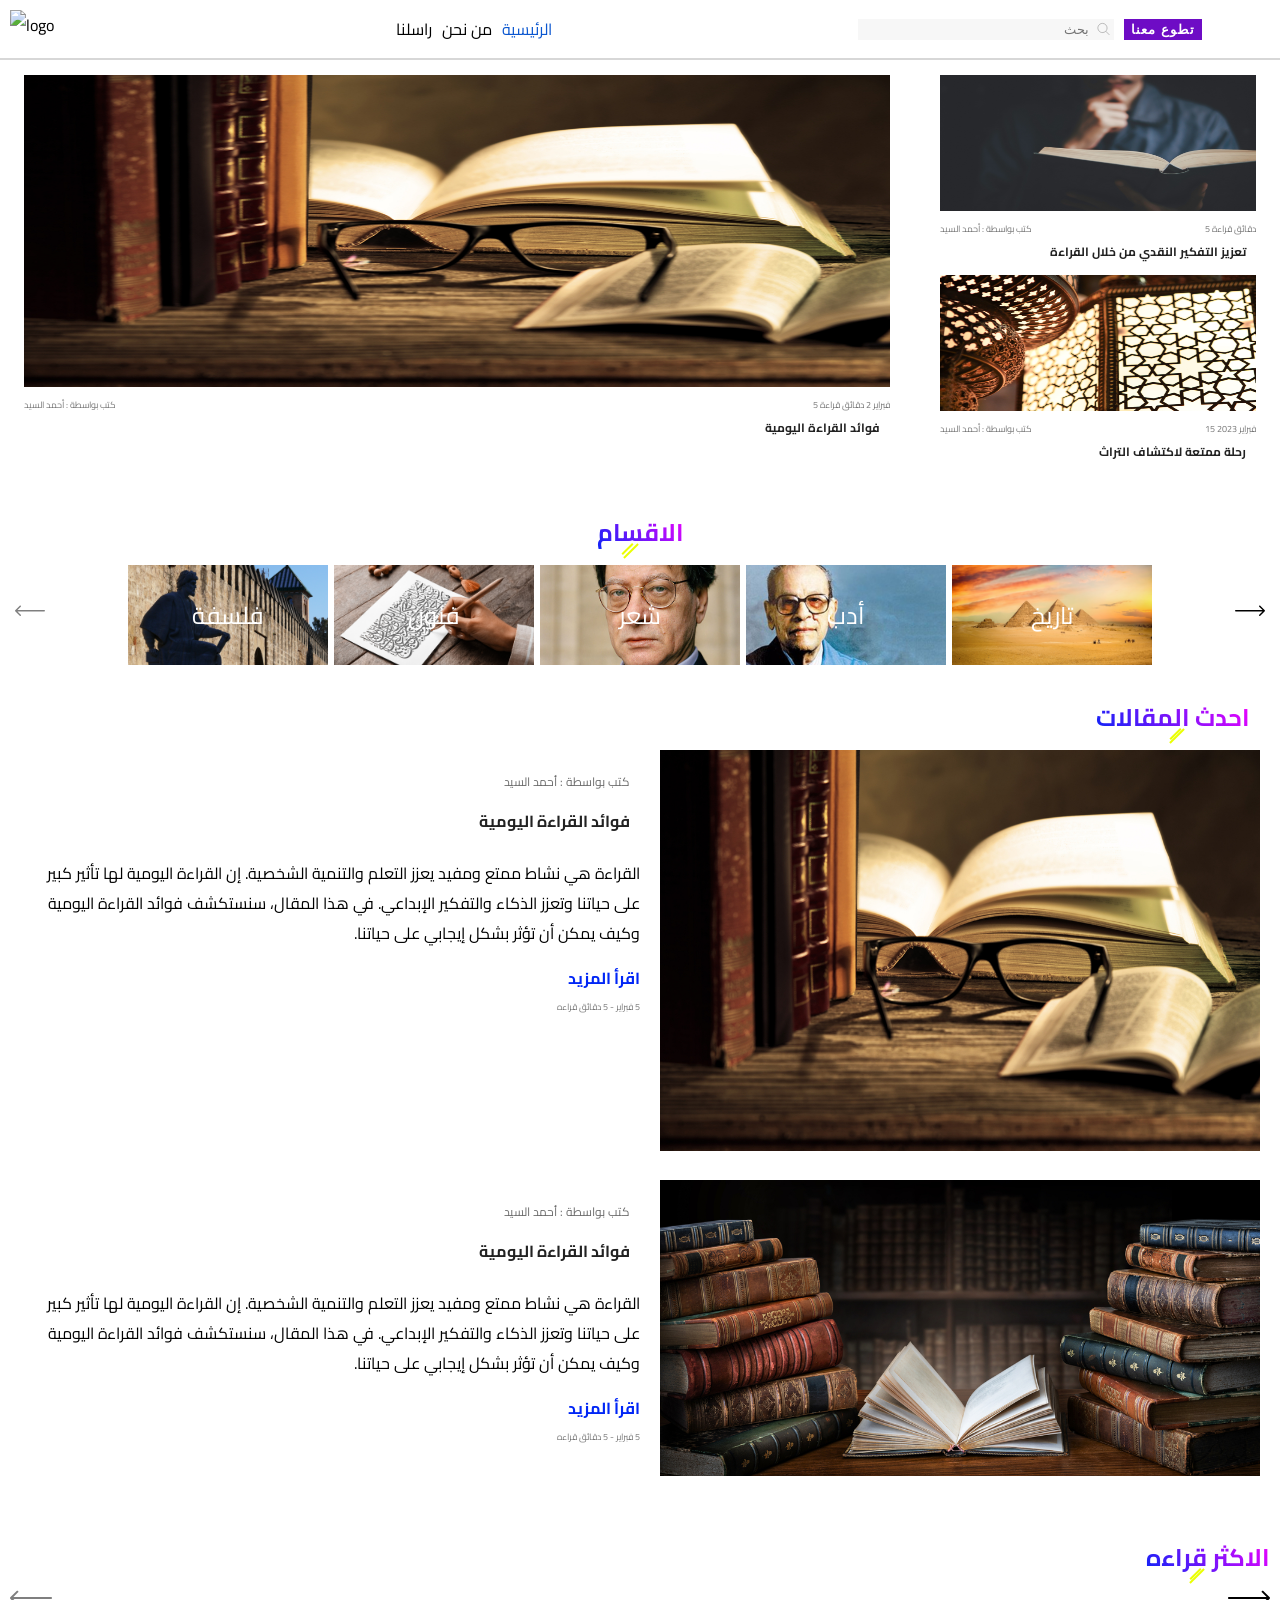
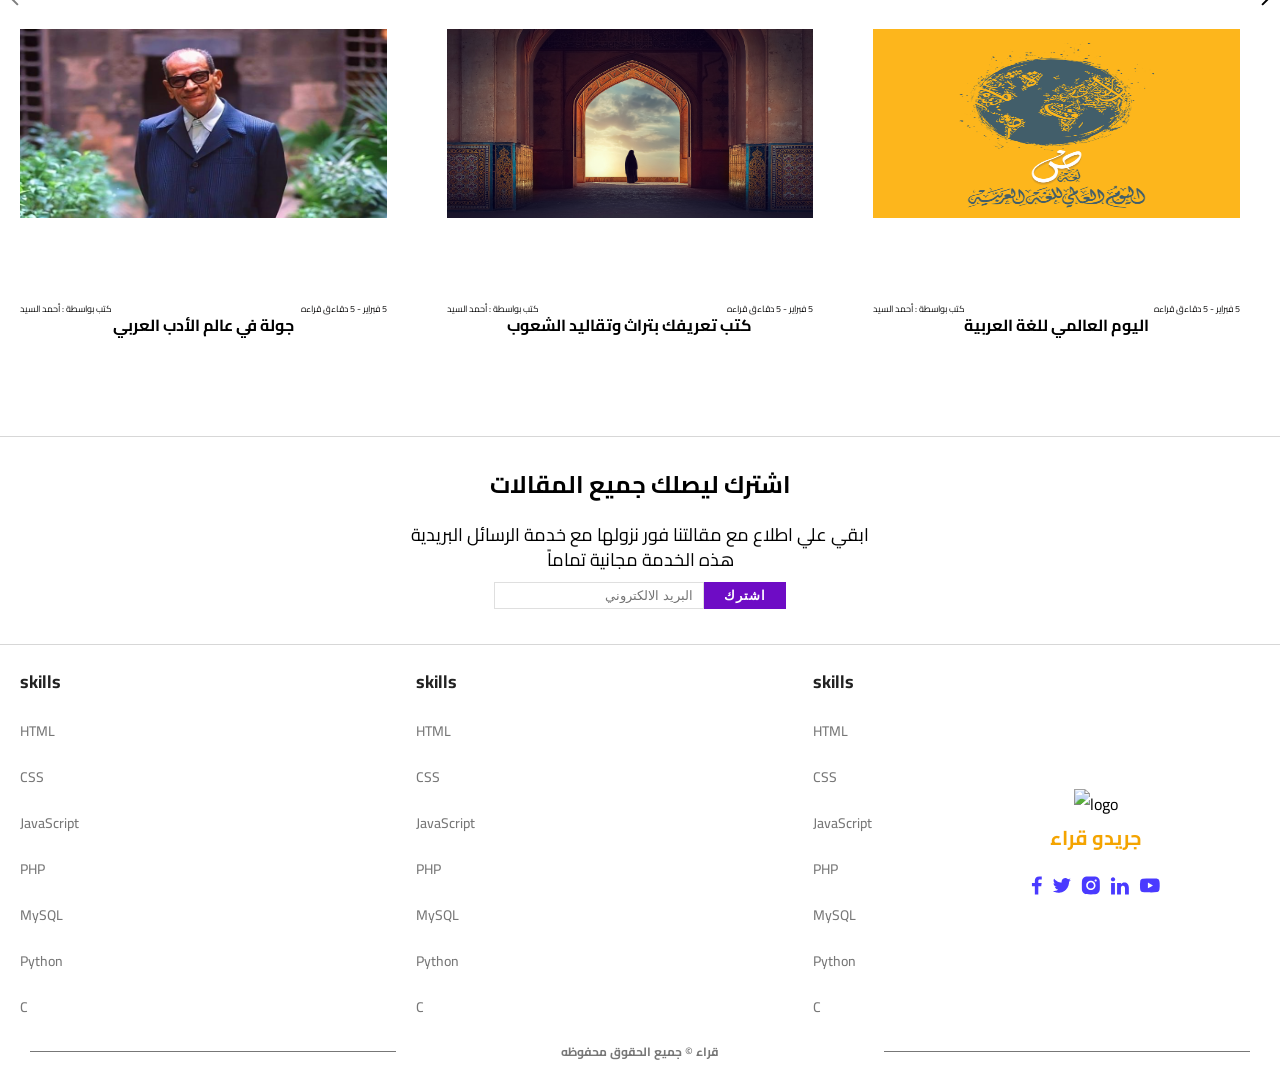
==== index.html @ 2bed00b3 "f" ====
<!DOCTYPE html>
<html lang="en">
<head>
    <meta charset="UTF-8">
    <meta name="viewport" content="width=device-width, initial-scale=1.0">
    <link rel="preconnect" href="https://fonts.googleapis.com">
    <link rel="preconnect" href="https://fonts.gstatic.com" crossorigin>
    <link href="https://fonts.googleapis.com/css2?family=Cairo:wght@400&display=swap" rel="stylesheet">
    <link rel="stylesheet" href="style.css">
    <title>Document</title>
</head>
<body>
    <div class="loading" id="loader">
        <span class="loader"></span>       
    </div>    
    <!-- header  -->
    <header class="header">
        <div class="header-container">
            <img src="images/icon/logo.svg" alt="logo">
            <div class="menu">
                <ul>
                    <li><a href="#" style="color: #0b57d0;">الرئيسية</a></li>
                    <li><a href="about-us.html">من نحن</a></li>
                    <li><a href="contact-us.html">راسلنا</a></li>
                </ul>
            </div>
            <div class="search">
                <input type="text" placeholder="بحث">
                <!-- icon search -->
                <svg width="24" height="24" viewBox="0 0 24 24" fill="none" xmlns="http://www.w3.org/2000/svg"><g opacity="0.5"><path d="M10.3636 3C8.90722 3 7.48354 3.43187 6.2726 4.24099C5.06167 5.05011 4.11786 6.20015 3.56052 7.54567C3.00319 8.89119 2.85737 10.3718 3.14149 11.8002C3.42562 13.2286 4.12693 14.5406 5.15675 15.5704C6.18657 16.6003 7.49863 17.3016 8.92703 17.5857C10.3554 17.8698 11.836 17.724 13.1815 17.1667C14.527 16.6093 15.6771 15.6655 16.4862 14.4546C17.2953 13.2437 17.7272 11.82 17.7272 10.3636C17.7271 8.41069 16.9512 6.5378 15.5703 5.15688C14.1894 3.77597 12.3165 3.00012 10.3636 3Z" stroke="#383838" stroke-miterlimit="10"/><path d="M15.8574 15.8574L21 21.0001" stroke="#383838" stroke-miterlimit="10" stroke-linecap="round"/></g></svg>
            </div>
            <div class="volunteer">
                <button class="btn-volunteer">تطوع معنا</button>
            </div>
        </div>
    </header>
    <!-- gallery -->
    <section class="article-gallery">
        <div class="article-main">
            <img src="images/502ef54a9c80ad38a745117fd8273fa6.jpeg" alt="1">
            <div class="article-details">
                <span class="article-date"> فبراير 2  دقائق قراءة 5</span>
                <span class="article-author">كتب بواسطة : أحمد السيد</span>
            </div>
            <h2 class="article-title"><a href="#">فوائد القراءة اليومية</a></h2>
            
        </div>
        <div class="article-container">
            <div class="article">
                <img src="images/5e020273dee9ec07ca654a4e6708a5be.jpeg" alt="2">
            <div class="article-details">
                <span class="article-date"> 5 دقائق قراءة</span>
                <span class="article-author">كتب بواسطة : أحمد السيد</span>
            </div>
            <h2 class="article-title"><a href="#">تعزيز التفكير النقدي من خلال القراءة</a></h2>
        </div>
        <div class="article">
            <img src="images/75c35a1b7913ca10ee2d2f5d7548a723.jpeg" alt="2">
            <div class="article-details">
                <span class="article-date"> 15 فبراير 2023</span>
                <span class="article-author">كتب بواسطة : أحمد السيد</span>
            </div>
            <h2 class="article-title"><a href="#">رحلة ممتعة لاكتشاف التراث</a></h2>
        </div>
    </div>
    </section>
    <section class="slider-container">
        <div class="section-title">
            <h2>الاقسام</h2>
            <span id="line-1"></span>
            <span id="line-2"></span>
        </div>
        <div class="slider" id="slider">
            <div style="background-image: url('images/f935c8a5930742f81968f19a061b1d20.jpeg');" class="slide">فلسفة</div>
            <div style="background-image: url('images/44169e382b2266348fb1704cfdf68f9d.jpeg');" class="slide">فنون</div>
            <div style="background-image: url('images/ae2fbdf821b4e5b5de399738310f9070.jpeg');" class="slide">شعر</div>
            <div style="background-image: url('images/2e4cd6ba3973ec7be1ea5000706e0f16.jpeg');" class="slide">أدب</div>
            <div style="background-image: url('images/6d4190e67f498a91033eec052373411f.jpeg');" class="slide">تاريخ</div>
        </div>
        <button class="prev-button" id="prev-button">
            <svg width="42" height="16" viewBox="0 0 42 16" fill="none" xmlns="http://www.w3.org/2000/svg"><path d="M41 9C41.5523 9 42 8.55228 42 8C42 7.44772 41.5523 7 41 7V9ZM0.292892 7.29289C-0.0976295 7.68342 -0.0976295 8.31658 0.292892 8.70711L6.65685 15.0711C7.04738 15.4616 7.68054 15.4616 8.07107 15.0711C8.46159 14.6805 8.46159 14.0474 8.07107 13.6569L2.41422 8L8.07107 2.34315C8.46159 1.95262 8.46159 1.31946 8.07107 0.928932C7.68054 0.538408 7.04738 0.538408 6.65685 0.928932L0.292892 7.29289ZM41 7L1 7V9L41 9V7Z" fill="black" fill-opacity="0.5"/></svg>
        </button>
        <button class="next-button" id="next-button">
            <svg width="42" height="16" viewBox="0 0 42 16" fill="none" xmlns="http://www.w3.org/2000/svg"><path d="M1 7C0.447715 7 0 7.44772 0 8C0 8.55228 0.447715 9 1 9L1 7ZM41.7071 8.70711C42.0976 8.31658 42.0976 7.68342 41.7071 7.29289L35.3431 0.928932C34.9526 0.538408 34.3195 0.538408 33.9289 0.928932C33.5384 1.31946 33.5384 1.95262 33.9289 2.34315L39.5858 8L33.9289 13.6569C33.5384 14.0474 33.5384 14.6805 33.9289 15.0711C34.3195 15.4616 34.9526 15.4616 35.3431 15.0711L41.7071 8.70711ZM1 9L41 9V7L1 7L1 9Z" fill="black"/></svg>
        </button>
    </section>

    <section class="latest-articles">
        <div class="latest-articles-title">
            <h2>احدث المقالات</h2>
            <span class="line-1"></span>
            <span class="line-2"></span>
        </div>
        <!-- modern-article 1-->
        <div class="modern-article">
            <div class="article-image">
                <img src="images/502ef54a9c80ad38a745117fd8273fa6.jpeg" alt="">
            </div>
            <div class="article-content">
            <p class="article-authorTO">كتب بواسطة : أحمد السيد</p>
            <h3 class="article-title"><a href="#">فوائد القراءة اليومية</a></h3>
            <p class="article-text">
                القراءة هي نشاط ممتع ومفيد يعزز التعلم والتنمية الشخصية. إن القراءة اليومية لها تأثير كبير على حياتنا وتعزز الذكاء والتفكير الإبداعي. في هذا المقال، سنستكشف فوائد القراءة اليومية وكيف يمكن أن تؤثر بشكل إيجابي على حياتنا.
            </p>
            <a href="#" class="read-more">اقرأ المزيد</a>
            <p class="article-time">5 فبراير -<span> 5 دقائق قراءه</span></p>
        </div>
    </div>
        <!-- modern-article 2-->
        <div class="modern-article">
            <div class="article-image">
                <img src="images/eef20cf3c53e4d76eff510fe5d678180.jpeg" alt="">
            </div>
            <div class="article-content">
                <p class="article-authorTO">كتب بواسطة : أحمد السيد</p>
                <h3 class="article-title"><a href="#">فوائد القراءة اليومية</a></h3>
                <p class="article-text">
                    القراءة هي نشاط ممتع ومفيد يعزز التعلم والتنمية الشخصية. إن القراءة اليومية لها تأثير كبير على حياتنا وتعزز الذكاء والتفكير الإبداعي. في هذا المقال، سنستكشف فوائد القراءة اليومية وكيف يمكن أن تؤثر بشكل إيجابي على حياتنا.
                </p>
                <a href="#" class="read-more">اقرأ المزيد</a>
                <p class="article-time">5 فبراير -<span> 5 دقائق قراءه</span></p>
            </div>
        </div>
    </section>
    <!-- slider most read -->
    <section class="most-read">
        <div class="latest-articles-title">
            <h2>الاكثر قراءه</h2>
            <span class="line-1"></span>
            <span class="line-2"></span>
        </div>
        <div class="btn-arrow-dw">
            <button class="prev-btn">
                <svg width="42" height="16" viewBox="0 0 42 16" fill="none" xmlns="http://www.w3.org/2000/svg"><path d="M41 9C41.5523 9 42 8.55228 42 8C42 7.44772 41.5523 7 41 7V9ZM0.292892 7.29289C-0.0976295 7.68342 -0.0976295 8.31658 0.292892 8.70711L6.65685 15.0711C7.04738 15.4616 7.68054 15.4616 8.07107 15.0711C8.46159 14.6805 8.46159 14.0474 8.07107 13.6569L2.41422 8L8.07107 2.34315C8.46159 1.95262 8.46159 1.31946 8.07107 0.928932C7.68054 0.538408 7.04738 0.538408 6.65685 0.928932L0.292892 7.29289ZM41 7L1 7V9L41 9V7Z" fill="black" fill-opacity="0.5"/></svg>
            </button>
            <button class="next-btn">
                <svg width="42" height="16" viewBox="0 0 42 16" fill="none" xmlns="http://www.w3.org/2000/svg"><path d="M1 7C0.447715 7 0 7.44772 0 8C0 8.55228 0.447715 9 1 9L1 7ZM41.7071 8.70711C42.0976 8.31658 42.0976 7.68342 41.7071 7.29289L35.3431 0.928932C34.9526 0.538408 34.3195 0.538408 33.9289 0.928932C33.5384 1.31946 33.5384 1.95262 33.9289 2.34315L39.5858 8L33.9289 13.6569C33.5384 14.0474 33.5384 14.6805 33.9289 15.0711C34.3195 15.4616 34.9526 15.4616 35.3431 15.0711L41.7071 8.70711ZM1 9L41 9V7L1 7L1 9Z" fill="black"/></svg>
            </button>
        </div>
        <div class="mostRead-container">
            <!-- slide 1 -->
            <div class="slide-mostRead">
                <div class="img-mostRead">
                    <img src="images/7e87e5c0723c94a8287b89046d7d94e4.jpeg" alt="">
                </div>
                <div class="mostRead-content">
                    <p class="mostRead-time"> 5 فبراير -<span> 5 دقاءق قراءه</span></p>
                    <span class="mostRead-author">كتب بواسطة : أحمد السيد</span>
                </div>
                <h3>جولة في عالم الأدب العربي</h3>
            </div>
            <!-- slide 2 -->
            <div class="slide-mostRead">
                <div class="img-mostRead">
                    <img src="images/39810f4171b4bd0b07422443bc0c89b4.jpeg" alt="">
                </div>
                <div class="mostRead-content">
                    <p class="mostRead-time"> 5 فبراير -<span> 5 دقاءق قراءه</span></p>
                    <span class="mostRead-author">كتب بواسطة : أحمد السيد</span>
                </div>
                <h3>كتب تعريفك بتراث وتقاليد الشعوب</h3>
            </div>
            <!-- slide 3 -->
            <div class="slide-mostRead">
                <div class="img-mostRead">
                    <img src="images/45cab33f6e44cd28036283a9abdff048.jpeg" alt="">
                </div>
                <div class="mostRead-content">
                    <p class="mostRead-time"> 5 فبراير -<span> 5 دقاءق قراءه</span></p>
                    <span class="mostRead-author">كتب بواسطة : أحمد السيد</span>
                </div>
                <h3>اليوم العالمي للغة العربية</h3>
            </div>
        </div>
    </section>
    <!-- subscribe -->
    <section class="subscribe">
        <div class="subscribe-container">
            <h1>اشترك ليصلك جميع المقالات</h1>
            <p>
                ابقي علي اطلاع مع مقالتنا فور نزولها مع خدمة الرسائل البريدية<br/>هذه الخدمة مجانية تماماً
            </p>
        </div>
        <div class="subscribe-input">
            <input type="email" placeholder="البريد الالكتروني">
            <button>اشترك</button>
        </div>
    </section>

    <!-- footer -->
    <footer class="footer">
        <div class="footer-container">
            <div class="footer-abutUs">
                <h3>skills</h3>
                <ul>
                    <li>HTML</li>
                    <li>CSS</li>
                    <li>JavaScript</li>
                    <li>PHP</li>
                    <li>MySQL</li>
                    <li>Python</li>
                    <li>C</li>
                </ul>
            </div>
            <div class="footer-policies">
                <h3>skills</h3>
                <ul>
                    <li>HTML</li>
                    <li>CSS</li>
                    <li>JavaScript</li>
                    <li>PHP</li>
                    <li>MySQL</li>
                    <li>Python</li>
                    <li>C</li>
                </ul>
            </div>
            <div class="media-center">
                <h3>skills</h3>
                <ul>
                    <li>HTML</li>
                    <li>CSS</li>
                    <li>JavaScript</li>
                    <li>PHP</li>
                    <li>MySQL</li>
                    <li>Python</li>
                    <li>C</li>
                </ul>
            </div>
        </div>
        <div class="footer-content">
            <img src="images/icon/logo.svg" alt="logo">
            <h3>جريدو قراء</h3>
            <div class="social">
                <svg width="11" height="19" viewBox="0 0 11 19" fill="none" xmlns="http://www.w3.org/2000/svg"><path d="M7.31339 18.3945V10.1839H10.2081L10.6415 6.98403H7.31331V4.94106C7.31331 4.01463 7.58348 3.38332 8.97893 3.38332L10.7586 3.38252V0.520603C10.4508 0.481677 9.39429 0.394531 8.16531 0.394531C5.59929 0.394531 3.84255 1.88571 3.84255 4.62426V6.98403H0.94043V10.1839H3.84255V18.3945H7.31339V18.3945Z" fill="#4A3AFF"/></svg>
                <svg width="19" height="15" viewBox="0 0 19 15" fill="none" xmlns="http://www.w3.org/2000/svg"><path d="M12.8767 0.0960151V0.0927734H13.7207L14.0291 0.154365C14.2346 0.194352 14.4213 0.246753 14.589 0.311587C14.7567 0.376421 14.9191 0.452065 15.0759 0.538505C15.2328 0.624944 15.3751 0.713021 15.5028 0.802702C15.6294 0.891313 15.743 0.985322 15.8437 1.08473C15.9432 1.18522 16.0985 1.21115 16.3095 1.16253C16.5205 1.1139 16.7477 1.04636 16.9912 0.959923C17.2346 0.873484 17.4754 0.776233 17.7135 0.668172C17.9515 0.56011 18.0965 0.4915 18.1485 0.462325C18.1993 0.43208 18.2264 0.415872 18.2296 0.4137L18.2328 0.408837L18.2491 0.400733L18.2653 0.392629L18.2815 0.384525L18.2978 0.376421L18.301 0.371558L18.3059 0.368316L18.3108 0.365075L18.314 0.360212L18.3302 0.35535L18.3465 0.352108L18.3432 0.376421L18.3383 0.400733L18.3302 0.425046L18.3221 0.449358L18.314 0.465567L18.3059 0.481775L18.2978 0.506088C18.2924 0.522296 18.287 0.543902 18.2815 0.570921C18.2761 0.597941 18.2247 0.705986 18.1273 0.89509C18.03 1.08419 17.9082 1.27599 17.7621 1.47049C17.6161 1.66499 17.4851 1.81193 17.3694 1.91136C17.2525 2.01185 17.1751 2.08208 17.1373 2.12207C17.0994 2.16312 17.0534 2.20094 16.9993 2.23552L16.9181 2.28901L16.9019 2.29712L16.8857 2.30522L16.8824 2.31008L16.8776 2.31333L16.8727 2.31657L16.8694 2.32143L16.8532 2.32953L16.837 2.33764L16.8338 2.3425L16.8289 2.34574L16.824 2.34898L16.8208 2.35385L16.8175 2.35871L16.8126 2.36195L16.8078 2.36519L16.8045 2.37005H16.8857L17.3401 2.2728C17.6431 2.20797 17.9326 2.12964 18.2085 2.03778L18.6467 1.89191L18.6954 1.8757L18.7198 1.86759L18.736 1.85949L18.7522 1.85139L18.7685 1.84328L18.7847 1.83518L18.8171 1.83031L18.8496 1.82707V1.85949L18.8415 1.86273L18.8334 1.86759L18.8301 1.87246L18.8253 1.8757L18.8204 1.87894L18.8171 1.8838L18.8139 1.88867L18.809 1.89191L18.8042 1.89515L18.8009 1.90001L18.7977 1.90487L18.7928 1.90812L18.7847 1.92432L18.7766 1.94053L18.7717 1.94377C18.7695 1.94702 18.7008 2.03885 18.5656 2.21932C18.4303 2.40085 18.3573 2.49269 18.3465 2.49486C18.3356 2.4981 18.3205 2.51431 18.301 2.54348C18.2826 2.57373 18.1679 2.69422 17.9569 2.90493C17.7459 3.11564 17.5393 3.30311 17.3369 3.46736C17.1335 3.63269 17.0307 3.83583 17.0285 4.0768C17.0253 4.31668 17.0128 4.58792 16.9912 4.89046C16.9695 5.19302 16.929 5.51988 16.8694 5.87107C16.8099 6.22226 16.718 6.61936 16.5935 7.06239C16.4691 7.50541 16.3176 7.93764 16.1391 8.35906C15.9605 8.78048 15.7739 9.15867 15.5791 9.49365C15.3843 9.82863 15.2058 10.1123 15.0435 10.3446C14.8812 10.5769 14.7162 10.7957 14.5484 11.001C14.3807 11.2063 14.1687 11.4376 13.9122 11.6948C13.6547 11.9508 13.514 12.0913 13.4902 12.1162C13.4653 12.1399 13.3593 12.2286 13.1721 12.382C12.986 12.5365 12.7858 12.691 12.5715 12.8455C12.3584 12.999 12.1625 13.127 11.984 13.2297C11.8054 13.3323 11.5901 13.4496 11.338 13.5814C11.087 13.7143 10.8153 13.8375 10.5232 13.951C10.231 14.0644 9.92265 14.1698 9.59803 14.267C9.27341 14.3643 8.95962 14.4399 8.65664 14.4939C8.35368 14.548 8.01012 14.5939 7.62598 14.6317L7.04979 14.6884V14.6965H5.99479V14.6884L5.85682 14.6803C5.76486 14.6749 5.68911 14.6695 5.62959 14.6641C5.57009 14.6587 5.34555 14.629 4.95601 14.575C4.56647 14.521 4.2608 14.4669 4.03897 14.4129C3.81716 14.3589 3.48712 14.2562 3.04889 14.1049C2.61066 13.9537 2.23572 13.8008 1.92409 13.6462C1.61355 13.4928 1.41878 13.3955 1.33978 13.3545C1.26187 13.3145 1.17423 13.2648 1.07684 13.2054L0.930764 13.1162L0.927534 13.1114L0.922648 13.1081L0.917779 13.1049L0.914533 13.1L0.898302 13.0919L0.882071 13.0838L0.878841 13.079L0.873956 13.0757L0.869086 13.0725L0.86584 13.0676L0.86261 13.0627L0.857725 13.0595H0.849609V13.0271L0.86584 13.0303L0.882071 13.0352L0.95511 13.0433C1.0038 13.0487 1.13636 13.0568 1.35277 13.0676C1.56919 13.0784 1.79911 13.0784 2.04258 13.0676C2.28604 13.0568 2.53492 13.0325 2.78919 12.9947C3.04348 12.9569 3.34375 12.892 3.69001 12.8002C4.03627 12.7083 4.3544 12.5992 4.6444 12.4728C4.9333 12.3453 5.13888 12.2502 5.26117 12.1875C5.38235 12.1259 5.56738 12.0114 5.81625 11.8439L6.18956 11.5926L6.1928 11.5878L6.19767 11.5845L6.20256 11.5813L6.20579 11.5764L6.20903 11.5716L6.2139 11.5683L6.21879 11.5651L6.22202 11.5602L6.23825 11.5554L6.25448 11.5521L6.25772 11.5359L6.26259 11.5197L6.26748 11.5165L6.27071 11.5116L6.14086 11.5035C6.0543 11.4981 5.97044 11.4927 5.88928 11.4873C5.80813 11.4819 5.68099 11.4576 5.50786 11.4143C5.33474 11.3711 5.14809 11.3063 4.9479 11.2198C4.74772 11.1334 4.55295 11.0307 4.36359 10.9119C4.17424 10.793 4.03735 10.6941 3.95295 10.6153C3.86963 10.5375 3.76142 10.4273 3.62833 10.2846C3.49632 10.1409 3.38162 9.9934 3.28424 9.84213C3.18685 9.69086 3.0938 9.51633 3.00508 9.3186L2.87035 9.02361L2.86223 8.99929L2.85412 8.97498L2.84925 8.95877L2.846 8.94256L2.87035 8.94581L2.8947 8.95067L3.07323 8.97498C3.19227 8.99119 3.37893 8.99659 3.6332 8.99119C3.88749 8.98579 4.06332 8.97498 4.1607 8.95877C4.25809 8.94256 4.3176 8.93175 4.33924 8.92636L4.3717 8.91825L4.41228 8.91015L4.45286 8.90204L4.4561 8.89718L4.46097 8.89394L4.46586 8.8907L4.46909 8.88583L4.43662 8.87773L4.40416 8.86963L4.3717 8.86152L4.33924 8.85342L4.30678 8.84531C4.28514 8.83992 4.24728 8.82911 4.19316 8.8129C4.13906 8.79669 3.99299 8.73725 3.75493 8.6346C3.51689 8.53196 3.32752 8.432 3.18685 8.33475C3.04583 8.23722 2.91137 8.13055 2.78433 8.01544C2.65772 7.89874 2.51869 7.74854 2.36719 7.56485C2.21571 7.38116 2.08046 7.16774 1.96142 6.92462C1.8424 6.68149 1.75313 6.44918 1.69361 6.22766C1.63433 6.00744 1.59522 5.7823 1.57677 5.55501L1.54754 5.21463L1.56377 5.21787L1.58 5.22273L1.59623 5.23084L1.61246 5.23894L1.62869 5.24705L1.64492 5.25515L1.8965 5.36861C2.06423 5.44426 2.27252 5.50909 2.52139 5.56311C2.77027 5.61713 2.91904 5.64686 2.96773 5.65226L3.04077 5.66036H3.18685L3.18362 5.6555L3.17873 5.65226L3.17387 5.64902L3.17062 5.64415L3.16739 5.63929L3.1625 5.63605L3.15763 5.63281L3.15439 5.62794L3.13816 5.61984L3.12193 5.61174L3.1187 5.60687L3.11381 5.60363L3.10894 5.60039L3.1057 5.59553L3.08947 5.58742L3.07323 5.57932L3.07 5.57446C3.06676 5.57229 3.02022 5.53771 2.9304 5.47072C2.84167 5.40265 2.74862 5.31459 2.65123 5.20653C2.55385 5.09846 2.45646 4.98501 2.35908 4.86615C2.26151 4.74702 2.17461 4.61957 2.09938 4.48525C2.02365 4.35019 1.94357 4.17836 1.85917 3.96982C1.77585 3.76236 1.71255 3.55327 1.66927 3.34256C1.626 3.13185 1.60165 2.92385 1.59623 2.71854C1.59082 2.51322 1.59623 2.33764 1.61246 2.19176C1.62869 2.04589 1.66115 1.8811 1.70984 1.69741C1.75854 1.51372 1.82888 1.31922 1.92084 1.1139L2.05881 0.805943L2.06692 0.781631L2.07504 0.757318L2.07992 0.754076L2.08315 0.749214L2.0864 0.744351L2.09127 0.74111L2.09615 0.744351L2.09938 0.749214L2.10263 0.754076L2.1075 0.757318L2.11238 0.76056L2.11561 0.765422L2.11886 0.770285L2.12373 0.773527L2.13185 0.789735L2.13996 0.805943L2.14485 0.809185L2.14808 0.814048L2.36719 1.05717C2.51327 1.21926 2.6864 1.40026 2.88658 1.60016C3.08677 1.80005 3.19768 1.90379 3.21931 1.91136C3.24096 1.92 3.268 1.94484 3.30047 1.98592C3.33293 2.0259 3.44114 2.12153 3.62508 2.2728C3.80904 2.42408 4.0498 2.59968 4.34736 2.79958C4.64493 2.99948 4.97495 3.19668 5.33744 3.39118C5.69994 3.58569 6.08948 3.76127 6.50606 3.91796C6.92265 4.07464 7.21481 4.17729 7.38252 4.22592C7.55025 4.27454 7.83699 4.33667 8.24276 4.41231C8.64853 4.48796 8.95422 4.53658 9.1598 4.55819C9.36539 4.5798 9.50607 4.59223 9.5818 4.59547L9.69542 4.59871L9.69219 4.5744L9.6873 4.55009L9.65484 4.34748C9.6332 4.21242 9.62238 4.02331 9.62238 3.78019C9.62238 3.53706 9.64132 3.31285 9.67919 3.10754C9.71707 2.90223 9.77388 2.69422 9.84961 2.48351C9.92536 2.2728 9.99949 2.10369 10.072 1.97619C10.1456 1.84976 10.2419 1.70551 10.3609 1.54343C10.4799 1.38134 10.6341 1.21386 10.8235 1.04097C11.0128 0.86807 11.2292 0.71409 11.4727 0.579026C11.7162 0.443961 11.9407 0.341297 12.1463 0.271066C12.3519 0.200835 12.525 0.1549 12.6657 0.133294C12.8063 0.111689 12.8767 0.0992568 12.8767 0.0960151V0.0960151Z" fill="#4A3AFF"/></svg>
                <svg width="19" height="19" viewBox="0 0 19 19" fill="none" xmlns="http://www.w3.org/2000/svg"><path fill-rule="evenodd" clip-rule="evenodd" d="M0.849609 9.39453C0.849609 5.79939 0.849609 4.00182 1.7063 2.70708C2.08886 2.12892 2.584 1.63378 3.16216 1.25122C4.4569 0.394531 6.25447 0.394531 9.84961 0.394531C13.4447 0.394531 15.2423 0.394531 16.5371 1.25122C17.1152 1.63378 17.6104 2.12892 17.9929 2.70708C18.8496 4.00182 18.8496 5.79939 18.8496 9.39453C18.8496 12.9897 18.8496 14.7872 17.9929 16.082C17.6104 16.6601 17.1152 17.1553 16.5371 17.5378C15.2423 18.3945 13.4447 18.3945 9.84961 18.3945C6.25447 18.3945 4.4569 18.3945 3.16216 17.5378C2.584 17.1553 2.08886 16.6601 1.7063 16.082C0.849609 14.7872 0.849609 12.9897 0.849609 9.39453ZM14.5089 9.39476C14.5089 11.9681 12.4228 14.0542 9.84945 14.0542C7.27613 14.0542 5.19004 11.9681 5.19004 9.39476C5.19004 6.82144 7.27613 4.73535 9.84945 4.73535C12.4228 4.73535 14.5089 6.82144 14.5089 9.39476ZM9.84945 12.4778C11.5521 12.4778 12.9325 11.0975 12.9325 9.39476C12.9325 7.69206 11.5521 6.31176 9.84945 6.31176C8.14675 6.31176 6.76645 7.69206 6.76645 9.39476C6.76645 11.0975 8.14675 12.4778 9.84945 12.4778ZM14.6929 5.59608C15.2975 5.59608 15.7877 5.10591 15.7877 4.50126C15.7877 3.8966 15.2975 3.40643 14.6929 3.40643C14.0882 3.40643 13.5981 3.8966 13.5981 4.50126C13.5981 5.10591 14.0882 5.59608 14.6929 5.59608Z" fill="#4A3AFF"/></svg>
                <svg width="19" height="18" viewBox="0 0 19 18" fill="none" xmlns="http://www.w3.org/2000/svg"><path d="M0.849609 2.31458C0.849609 1.73737 1.05232 1.26118 1.45772 0.886013C1.86312 0.510827 2.39016 0.323242 3.0388 0.323242C3.67587 0.323242 4.1913 0.507935 4.58513 0.877355C4.99053 1.25831 5.19324 1.75469 5.19324 2.36653C5.19324 2.92064 4.99633 3.38239 4.6025 3.75181C4.19711 4.13276 3.66428 4.32324 3.00405 4.32324H2.98668C2.3496 4.32324 1.83417 4.13276 1.44034 3.75181C1.04651 3.37086 0.849609 2.89178 0.849609 2.31458ZM1.07548 17.4661V5.899H4.93262V17.4661H1.07548ZM7.06969 17.4661H10.9268V11.0072C10.9268 10.6032 10.9732 10.2915 11.0658 10.0722C11.228 9.67965 11.4741 9.34776 11.8042 9.07649C12.1344 8.8052 12.5484 8.66956 13.0465 8.66956C14.3438 8.66956 14.9925 9.54113 14.9925 11.2843V17.4661H18.8496V10.8341C18.8496 9.12554 18.4442 7.82973 17.6334 6.94662C16.8226 6.0635 15.7512 5.62194 14.4191 5.62194C12.9249 5.62194 11.7608 6.26263 10.9268 7.54402V7.57865H10.9095L10.9268 7.54402V5.899H7.06969C7.09285 6.2684 7.10444 7.41702 7.10444 9.34488C7.10444 11.2727 7.09285 13.9798 7.06969 17.4661Z" fill="#4A3AFF"/></svg>
                <svg width="21" height="15" viewBox="0 0 21 15" fill="none" xmlns="http://www.w3.org/2000/svg"><path d="M11.2884 14.3747L7.22617 14.2988C5.91092 14.2723 4.5924 14.3251 3.30294 14.051C1.34138 13.6415 1.20241 11.6336 1.057 9.94939C0.856641 7.58155 0.934207 5.17074 1.31232 2.82266C1.52577 1.50514 2.3658 0.718973 3.66488 0.633423C8.05023 0.322948 12.4647 0.359743 16.8404 0.50459C17.3025 0.517869 17.7678 0.590445 18.2235 0.673056C20.4728 1.07597 20.5276 3.35137 20.6734 5.26683C20.8189 7.20205 20.7575 9.14721 20.4795 11.0693C20.2566 12.6607 19.8299 13.9952 18.0296 14.124C15.7738 14.2925 13.5698 14.4281 11.3077 14.3849C11.3078 14.3747 11.2948 14.3747 11.2884 14.3747ZM8.90019 10.3457C10.6001 9.34831 12.2676 8.36752 13.9577 7.3768C12.2547 6.37939 10.5904 5.3986 8.90019 4.40788V10.3457Z" fill="#4A3AFF"/></svg>                    
            </div>
        </div>
    </footer>    
    <div class="copyrights">
        <span></span>
        <h4>قراء © جميع الحقوق محفوظه</h4>
        <span></span>
    </div>
    <script src="script.js"></script>
</body>
</html>
---- style.css ----
*{
    padding: 0;
    margin: 0;
    box-sizing: border-box;
}
body{
    background-color: white;
    font-family: 'Cairo', sans-serif;
}
/* spanner */
.loading{
    width: 100%;
    height: 100vh;
    display: flex;
    justify-content: center;
    align-items: center;
    position: relative;
    z-index: 10;
}
.loading .loader {
    width: 48px;
    height: 48px;
    border: 5px solid #000;
    border-bottom-color: transparent;
    border-radius: 50%;
    display: inline-block;
    box-sizing: border-box;
    animation: rotation 1s linear infinite;
    position: absolute;
    }

    @keyframes rotation {
    0% {
        transform: rotate(0deg);
    }
    100% {
        transform: rotate(360deg);
    }
    } 

    /* header section */
    .header-container {
        display: flex;
        width: 100%;
        height: 60px;
        border-bottom: 2px solid #d7d7d7;
        z-index: 5;
    }
    .header-container img{
        margin: 10px;
        width: 70px;
    }
    .header-container .menu{
        display: flex;
        align-items: center;
        justify-content: center;
        width: 60%;
    }
    .header-container .menu ul{
        display: flex;
        gap: 10px;
        list-style: none;
        direction: rtl;

    }
    .header-container .menu ul li a{
        font-size: 16px;
        color: #000;
        cursor: pointer;
        text-decoration: none;
    }
    .header-container .search{
        display: flex;
        align-items: center;
        justify-content: center;
        position: relative;
        width: 20%;

    }
    .header-container .search input[type = 'text']{
        border: none;
        padding: 3px 25px;
        background-color: #f7f7f7;
        width: 100%;
        outline: none;
        text-align: right;
    }
    .header-container .search svg{
        position: absolute;
        right: 3px;
        width: 15px;
        outline: none;
    }
    .volunteer {
        display: flex;
        margin-left: 10px;
        align-items: center;
        justify-content: center;
    }
    .btn-volunteer {
        border: none;
        color: #fff;
        padding: 3px 7px;
        background: #6e0cc5;
        font-weight: 700;
        letter-spacing: 1px;
        cursor: pointer;
    }
/* gallery */

.article-gallery {
    display: flex;
    flex-wrap: wrap;
    justify-content: space-evenly;
    flex-grow: 1;
    gap: 10px;
    text-align: right;
}
.article-container{
    width: 27%;
    height: 440px;
    display: flex;
    flex-direction: column;
}

.article {
    width: 100%;
    padding: 15px;
    height: 200px;
}

.article-main {
    width: 70%;
    padding: 15px;
    height: 420px;
}
.article-main img{
    width: 100%;
    height: 80%;
}

.article img {
    width: 100%;
    height: 80%;
}

.article-details {
    position: relative;
    width: 100%;
}

.article-date, .article-author {
    font-size: 9px;
    color: #777;
    position: absolute;
}
.article-date{
    top: 0px;
    right: 0;
}
.article-author {
    top: 0px;
    left: 0
}

.article-title{
    display: inline-block;
    padding: 5px 10px;
}
.article-title a{
    font-size: 12px;
    color: #222;
    text-decoration: none;
    font-weight: 700;
    cursor: pointer;
}
 /* slide show */
.slider-container {
    position: relative;
    width: 100%;
    height: 100%;
    overflow: hidden;
    text-align: center;
}
.section-title {
    position: relative;
    text-align: center;
    margin: 10px;
}
.section-title h2{
    background: linear-gradient(45deg, #0126f6, #fb00ff);
    -webkit-background-clip: text;
    background-clip: text;
    color: transparent;
    display: inline-block;
}
.section-title span {
    display: inline-block !important;
    height: 2px;
    background-color: #eaff03;
    position: absolute;
    margin: 0 5px;
    transform: rotate(135deg);
}
.section-title #line-1 {
    bottom: 3px;
    width: 20px;
    right: 49.5%;
    z-index: -1;
}
.section-title #line-2 {
    bottom: 5px;
    right: 50%;
    width: 15px;
    z-index: -1;
}

.slider {
    display: flex;
    width: 80%; 
    height: 100px;
    transition: transform 0.5s ease;
    margin: auto;
    overflow: hidden;
    gap: 5px;
}

.slide {
    text-align: center; 
    color: white; 
    font-size: 10px; 
    font-family: Cairo;
    flex: 1;
    display: flex;
    align-items: center;
    justify-content: center;
    font-size: 24px;
    border: none;
    transition: 1s;
    background-size: 200px;
    background-repeat: no-repeat;
    background-position: center;
}

.slide h3{
    color: #fff;
    z-index: 2;
    font-size: 24px ;
    font-weight: bold;
}




.prev-button, .next-button {
    position: absolute;
    top: 50%;
    transform: translateY(25%);
    padding: 10px 5px;
    background-color: transparent;
    border: none;
    cursor: pointer;
}
.prev-button svg, .next-button svg{
    width: 30px;
}

.prev-button {
    left: 10px;
    cursor: pointer;
}

.next-button {
    right: 10px;
    cursor: pointer;
}

/* article */
.latest-articles {
    display: flex;
    flex-direction: column;
    text-align: right;
    padding: 20px;
    direction: rtl;
}

.modern-article {
    display: flex;
    margin-bottom: 20px;
}

.latest-articles-title {
    position: relative;
    text-align: right;
    margin: 10px;
}
.latest-articles-title h2{
    background: linear-gradient(45deg, #0126f6, #fb00ff);
    -webkit-background-clip: text;
    background-clip: text;
    color: transparent;
    display: inline-block;
}
.latest-articles-title span {
    display: inline-block !important;
    height: 2px;
    background-color: #eaff03;
    position: absolute;
    margin: 0 5px;
    transform: rotate(135deg);
}
.latest-articles-title .line-1 {
    bottom: 3px;
    width: 20px;
    right: 58px;
    z-index: -1;
}
.latest-articles-title .line-2 {
    bottom: 5px;
    right: 62px;
    width: 15px;
    z-index: -1;
}

.modern-article .article-image {
    flex: 1;
    width: 50%;
}

.modern-article .article-image img {
    width: 100%;
    height: auto;
}

.modern-article .article-content {
    flex: 1;
    padding: 20px;
}

.modern-article .article-authorTO {
    font-size: 12px;
    color: #6c6c6c;
    text-align: right;
    margin-right: 10px;
}

.modern-article .article-title {
    padding: 10px;
    width: 100%;
}

.modern-article .article-title a {
    font-size: 16px;
    color: #222;
    font-weight: bold;
    text-align: right;
    text-decoration-line: none;
    cursor: pointer;
}

.modern-article .article-text {
    font-size: 16px;
    margin-top: 10px;
}
.modern-article .article-content .article-time {
    font-size: 9px;
    color: #777;
    display: block;
    direction: rtl;
}

.modern-article .read-more {
    display: inline-block;
    margin-top: 10px;
    color: #0126f6;
    padding: 5px 0px;
    text-decoration: none;
    font-weight: bold;
    border: none;
}

/* slider most read */
.btn-arrow-dw {
    display: flex;
    justify-content: space-between;
    align-items: center;
    height: fit-content;
    width: 100%;
    padding: 0 10px;
}
.prev-btn,
.next-btn {
    border: none;
    background: transparent;
    cursor: pointer;
}
/* تصميم العارضة الرئيسية */
.most-read {
    position: relative;
    overflow: hidden;
}

.mostRead-container {
    display: flex;
    transition: transform 0.3s ease-in-out;
}

.slide-mostRead {
    flex: 0 0 calc(33.33% - 20px); /* 3 شرائح في كل مرة مع هامش بينها */
    margin-right: 20px; /* هامش بين الشرائح */
    padding: 20px;
    background-color: #fff;
    text-align: center;
}
.img-mostRead {
    width: 100%;
    height: 70%;
}
.img-mostRead img{
    width: 100%;
    height: 70%;
}
.mostRead-content {
    position: relative;
    width: 100%;
    text-align: right;
}
.mostRead-container h3{
    font-size: 16px;
    font-weight: bold;
    margin: 10px 0;}
.mostRead-time {
    top: 0px;
    right: 0;
    font-size: 9px;
    color: #0c0b0b;
    position: absolute;
    direction: rtl;
}
.mostRead-author {
    font-size: 9px;
    color: #0e0e0e;
    position: absolute;
    direction: rtl;
    top: 0px;
    left: 0
}

/* subscribe */
.subscribe {
    width: 100%;
    text-align: center;
    position: relative;
    border-top: 1px solid #d7d7d7;
    border-bottom: 1px solid #d7d7d7;
    padding: 25px 0;
}
.subscribe-container{
    width: 50%;
    margin: auto;
    direction: rtl;
}
.subscribe-container h1{
    font-size: 24px;
    font-weight: bold;
}
.subscribe-container p{
    font-size: 18px;
    line-height: 25px;
    margin-top: 15px;
}

.subscribe-input {
    position: relative;
    display: flex;
    align-items: center;
    justify-content: center;
}
.subscribe-input input[type = 'email']{
    width: 25%;
    max-width: 210px;
    padding: 5px 10px;
    text-align: right;
    direction: rtl;
    outline: none;
    border: 1px solid #dfdfdf;
    margin: 10px 0;
    color: #222;
}
.subscribe-input button {
    border: none;
    background-color: #6e0cc5;
    color: #fff;
    font-weight: bold;
    letter-spacing: 1px;
    padding: 6px 20px;
    cursor: pointer;
}
/* footer */
/* تصميم الأقسام العامة لل footer */
.footer {
    height: fit-content;
    background-color: transparent;
    margin: 20px 0;
    display: flex;
    justify-content: space-between;
    align-items: center;
    gap: 20px;
}

/* تصميم العناصر داخل ال footer */
.footer .footer-container {
    display: flex;
    justify-content: space-between;
    width: 70%;
    margin: 0 20px;
}

/* تصميم عناوين الأقسام في ال footer */
.footer h3 {
    color: #222;
    font-size: 18px;
}

/* تصميم قائمة المهارات في ال footer */
.footer .footer-container .footer-abutUs ul,
.footer .footer-container .footer-policies ul,
.footer .footer-container .media-center ul {
    display: flex;
    flex-direction: column;
    list-style: none;
    gap: 20px;
    padding-top: 20px;
}

/* تصميم عناصر قائمة المهارات في ال footer */
.footer .footer-container .footer-abutUs ul li,
.footer .footer-container .footer-policies ul li,
.footer .footer-container .media-center ul li {
    color: #777;
    font-size: 14px;
    font-weight: 500;
    transition: 0.5s;
}

.footer-content {
    width: calc(30% - 20px);
    padding: 20px;
    text-align: center;
    margin: 0 10px 0;
}
.footer-content img{
    width: 90%;
    margin: auto;
}
.footer-content h3{
    color: #f4a400;
    font-size: 20px;
    font-weight: bold;
}
.footer-content .social{
    display: flex;
    gap: 10px;
    align-items: center;
    justify-content: center;
    margin: 20px 10px 0;
}
.footer-content .social svg{
    min-width: 10px;
}
.copyrights{
    display: flex;
    align-items: center;
    justify-content: space-between;
    margin: 10px 30px;
}
.copyrights span{
    width: 30%;
    height: 1px;
    background-color: #777;
}
.copyrights h4{
    font-size: 12px;
    color: #777;
}

/* page contact us */
.section-contact {
    display: flex;
    flex-direction: column;
    text-align: right;
    padding: 20px;
    direction: rtl;
    height: 100vh;
    align-items: center;
    justify-content: center;
}

.contactUs-content {
    display: flex;
    margin-bottom: 20px;
    align-items: center;
    justify-content: center;
    gap: 20px;
}

.contactUs-content .text-content {
    flex: 1;
    width: 50%;
    text-align: center;
    margin-top: 100px;

}

.contactUs-content .text-content h1 {
    font-size: 48px;
    padding: 20px 10px;
    font-weight: bold;
    color: #444;
}
.contactUs-content .text-content p {
    font-size: 30px;
    color: #777;
    line-height: 25px;
}
.contactUs-content .text-content img {
    width: 60%;
    min-width: 200px;
    margin: 80px auto;
}

.form-content {
    flex: 1;
    width: 100%;
    height: 100vh;
    padding: 30px 25px;
    display: flex;
    flex-direction: column;
    justify-content: center;
    flex-grow: 1;
}
.form-content form{
    width: 100%;
    height: 100%;
    display: contents;
    direction: rtl;
}
.form-content form input[type = 'text'],textarea{
    width: 100%;
    padding: 20px 20px;
    border: none;
    background-color: #efefef;
    outline: none;
}
.form-content form label{
    color: #444;
    font-size: 24px;
    margin-top: 20px;
}

/* pag about us */
.about-us {
    display: flex;
    justify-content: space-between;
    align-items: center;
    width: 100%;
    padding: 20px;
    background-color: transparent;
    padding: 20px;
}

.about-text {
    flex: 1;
    text-align: center;
}

.about-text h2 {
    font-size: 72px;
}
.big-title{
    color: #333;
}


.logo-info {
    flex: 1;
    text-align: center;
}

.logo {
    max-width: 100px;
    height: auto;
}

.sub-title {
    font-size: 24px;
    color: #333;
}

.sub-text {
    font-size: 18px;
    color: #666;
}
.group-picture{
    width: 90%;
    margin: auto;
}
.group-picture img{
    width: 100%;
    height: 400px;
}

.full-width-section {
    display: flex;
    width: 100%;
    padding: 20px;
}

.half-section {
    flex: 1;
    text-align: right;
    direction: rtl;
    padding: 20px;
}

.half-section h2 {
    font-size: 32px;
    color: #333;
}

.half-section p {
    font-size: 18px;
    color: #666;
}


.sponsors-section {
    width: 100%;
    padding: 20px;
    text-align: center;
}

.sponsors-title {
    position: relative;
    text-align: right;
    margin: 10px;
    text-align: center;
}
.sponsors-title h2{
    display: inline-block;
    font-size: 24px;
}
.sponsors-title #span-title{
    background: linear-gradient(45deg, #0126f6, #fb00ff);
    -webkit-background-clip: text;
    background-clip: text;
    color: transparent;
    display: inline-block;
}
.sponsors-title span{
    display: inline-block !important;
    height: 2px;
    background-color: #eaff03;
    position: absolute;
    margin: 0 5px;
    transform: rotate(135deg);
}
.sponsors-title #line-1{
    bottom: 3px;
    width: 20px;
    right: 51.5%;
    z-index: -1;
}
.sponsors-title #line-2{
    bottom: 3px;
    width: 20px;
    right: 52%;
    z-index: -1;
}

.sponsors-list {
    display: flex;
    justify-content: center;
    align-items: center;
    flex-wrap: wrap;
}

.sponsor {
    flex: 0 0 25%; 
    padding: 20px;
    text-align: center;
}

.sponsor img {
    max-width: 100%;
    height: auto;
    transition: 1s;
}
.work-team{
    position: relative;
    overflow: hidden;
}

.team-container {
    display: flex;
    transition: transform 0.3s ease-in-out;
}
.slide-team {
    flex: 0 0 calc(25% - 20px); /* 3 شرائح في كل مرة مع هامش بينها */
    margin-right: 20px; /* هامش بين الشرائح */
    padding: 20px;
    background-color: #fff;
    text-align: center;
}
.slide-team h3{
    font-size: 16px;
    font-weight: bold;
    margin: 10px 0;
}
.slide-team p{
    font-size: 12px;
    font-weight: bold;
    margin: 10px 0;
    color: #777;
}
.img-team {
    width: 100%;
}
.img-team img{
    width: 100%;
    height: 70%;
}


@media screen and (max-width: 850px){
    .header-container .menu {
        width: 50%;
    }
}
@media screen and (max-width: 650px){
    .section-title #line-1 {
        right: 49%;
    }
    .slider {
        display: flex;
        width: calc(100% *5); /* عدد الشرائح مضروبًا في 100% لعرض 5 شرائح في الشاشة */
        height: 100px;
        transition: transform 0.5s ease;
        margin: auto;
    }
    .slide-mostRead {
        flex: 0 0 calc(50% - 20px);
    }
    .slide-team {
        flex: 0 0 calc(50% - 20px);
    }
    .footer .footer-container {
        width: 90%;
        justify-content: space-between;
        margin: auto;
    }
    .footer{
        display: block;
    }
    .footer-content {
        width: 100%;
    }
    .footer-content img {
        width: 30%;
    }
    .modern-article {
        display: block;
    }
    .article-image{
        width: 100% !important;
    }
    .about-us{
        display: block;
    }
    .logo-info {
        margin-top: 35px;
    }
    .sub-text {
        margin-top: 20px;
    }
    .full-width-section {
        display: block;
    }
}

@media (max-width: 576px) {
    .article-container{
        flex-direction: row;
        width: 100%;
        height: auto;
    }
    .article-main {
        width: 80%;
        height: auto;
        padding: 0;
        margin-top: 10px;
    }
    .article-gallery {
        gap: 0;
    }
    .header-container .menu {
        width: 40%;
    }
    .footer {
        height: fit-content;
        background-color: transparent;
        justify-content: center;
        align-items: center;
        gap: 5px;
    }
}

@media (max-width: 390px) {
    .slide-mostRead {
        flex: 0 0 100%;
    }
    .slide-team {
        flex: 0 0 100%;
    }
}
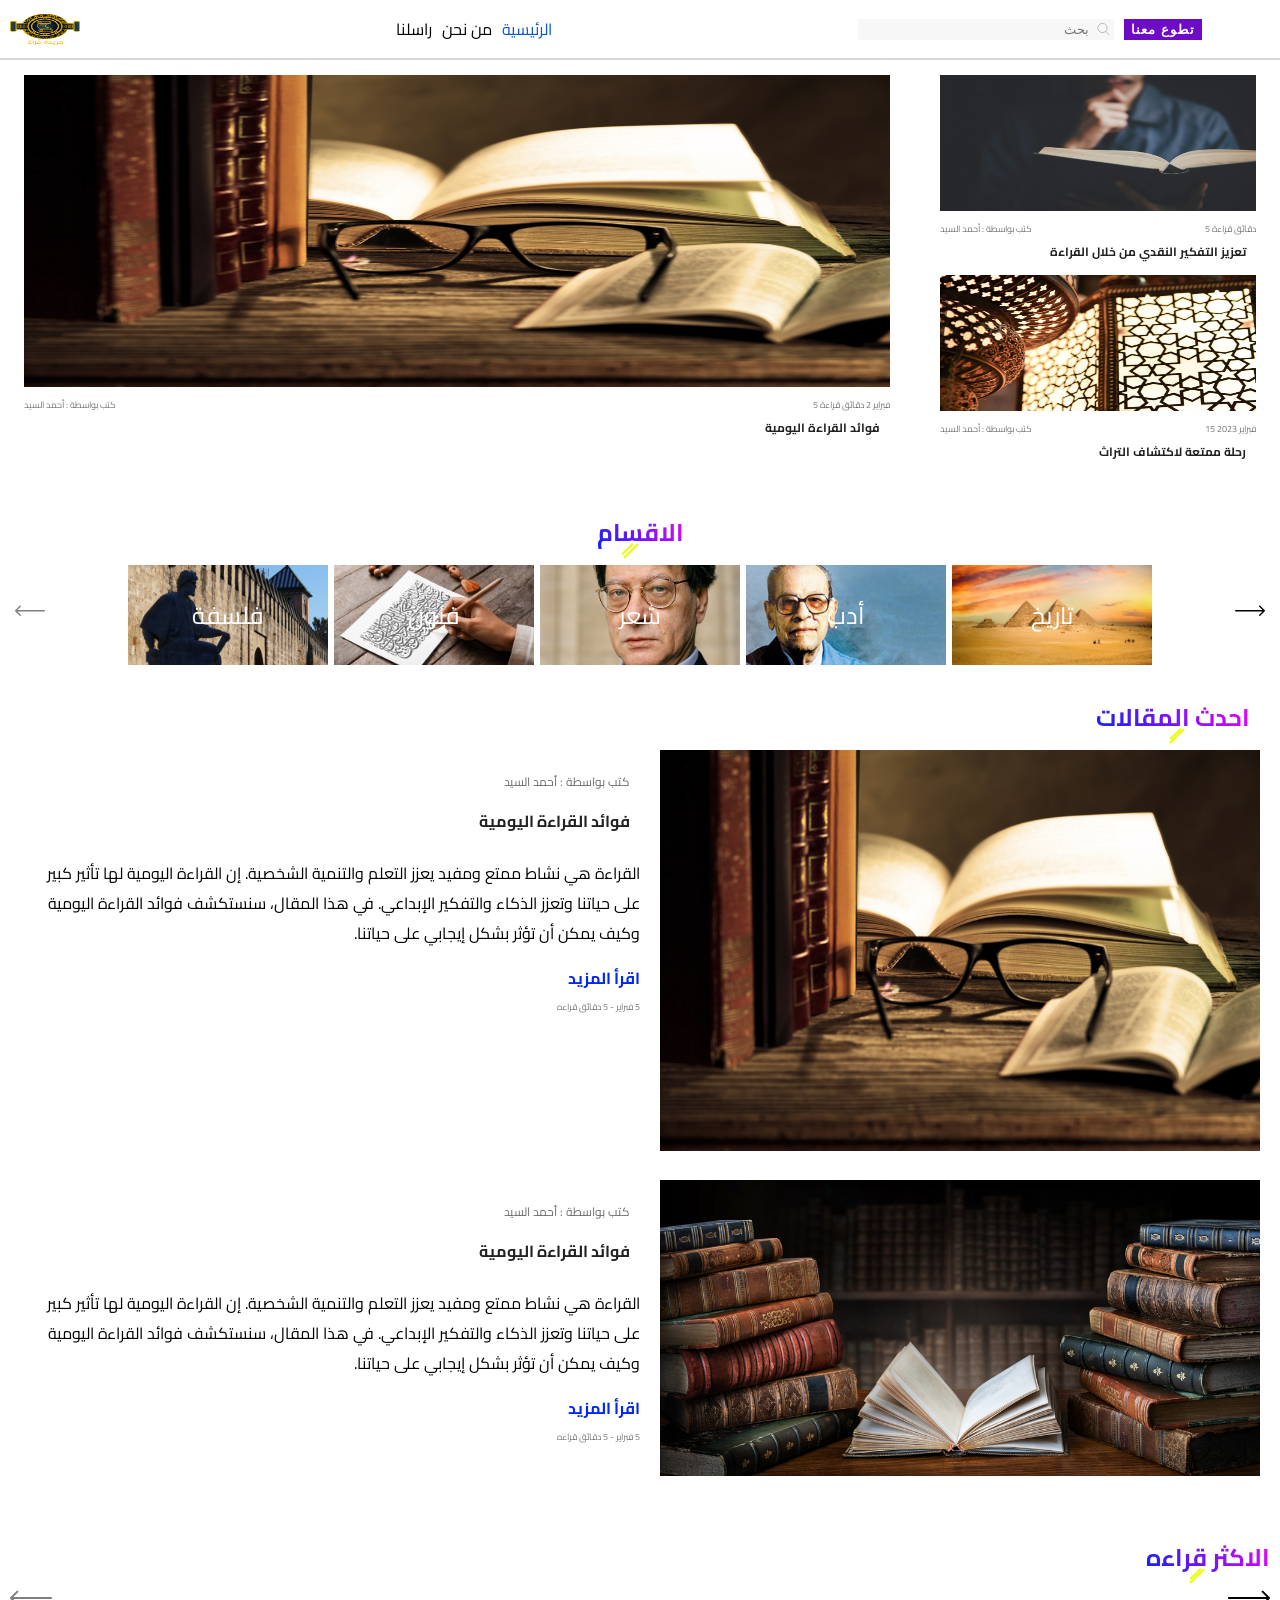
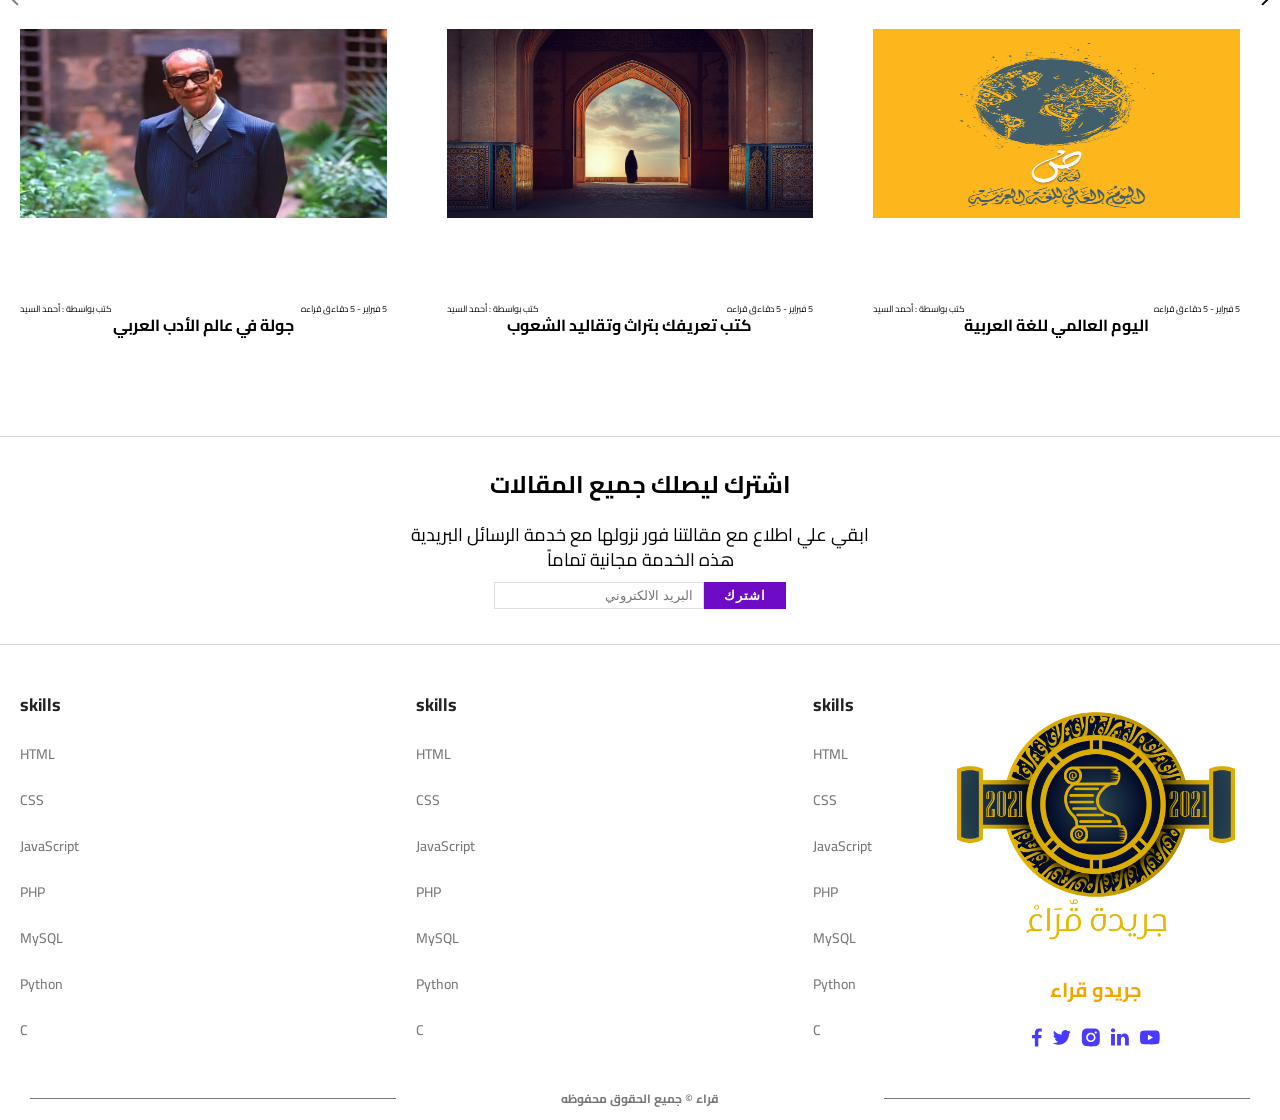
==== commit 030aa3fe: "Update index.html" ====
--- a/index.html
+++ b/index.html
@@ -16,7 +16,7 @@
     <!-- header  -->
     <header class="header">
         <div class="header-container">
-            <img src="images/icon/logo.svg" alt="logo">
+            <img src="images/9f377af2715ad8192caede3aa00e4339.png" alt="logo">
             <div class="menu">
                 <ul>
                     <li><a href="#" style="color: #0b57d0;">الرئيسية</a></li>
@@ -228,7 +228,7 @@
             </div>
         </div>
         <div class="footer-content">
-            <img src="images/icon/logo.svg" alt="logo">
+            <img src="images/9f377af2715ad8192caede3aa00e4339.png" alt="logo">
             <h3>جريدو قراء</h3>
             <div class="social">
                 <svg width="11" height="19" viewBox="0 0 11 19" fill="none" xmlns="http://www.w3.org/2000/svg"><path d="M7.31339 18.3945V10.1839H10.2081L10.6415 6.98403H7.31331V4.94106C7.31331 4.01463 7.58348 3.38332 8.97893 3.38332L10.7586 3.38252V0.520603C10.4508 0.481677 9.39429 0.394531 8.16531 0.394531C5.59929 0.394531 3.84255 1.88571 3.84255 4.62426V6.98403H0.94043V10.1839H3.84255V18.3945H7.31339V18.3945Z" fill="#4A3AFF"/></svg>
@@ -246,4 +246,4 @@
     </div>
     <script src="script.js"></script>
 </body>
-</html>+</html>
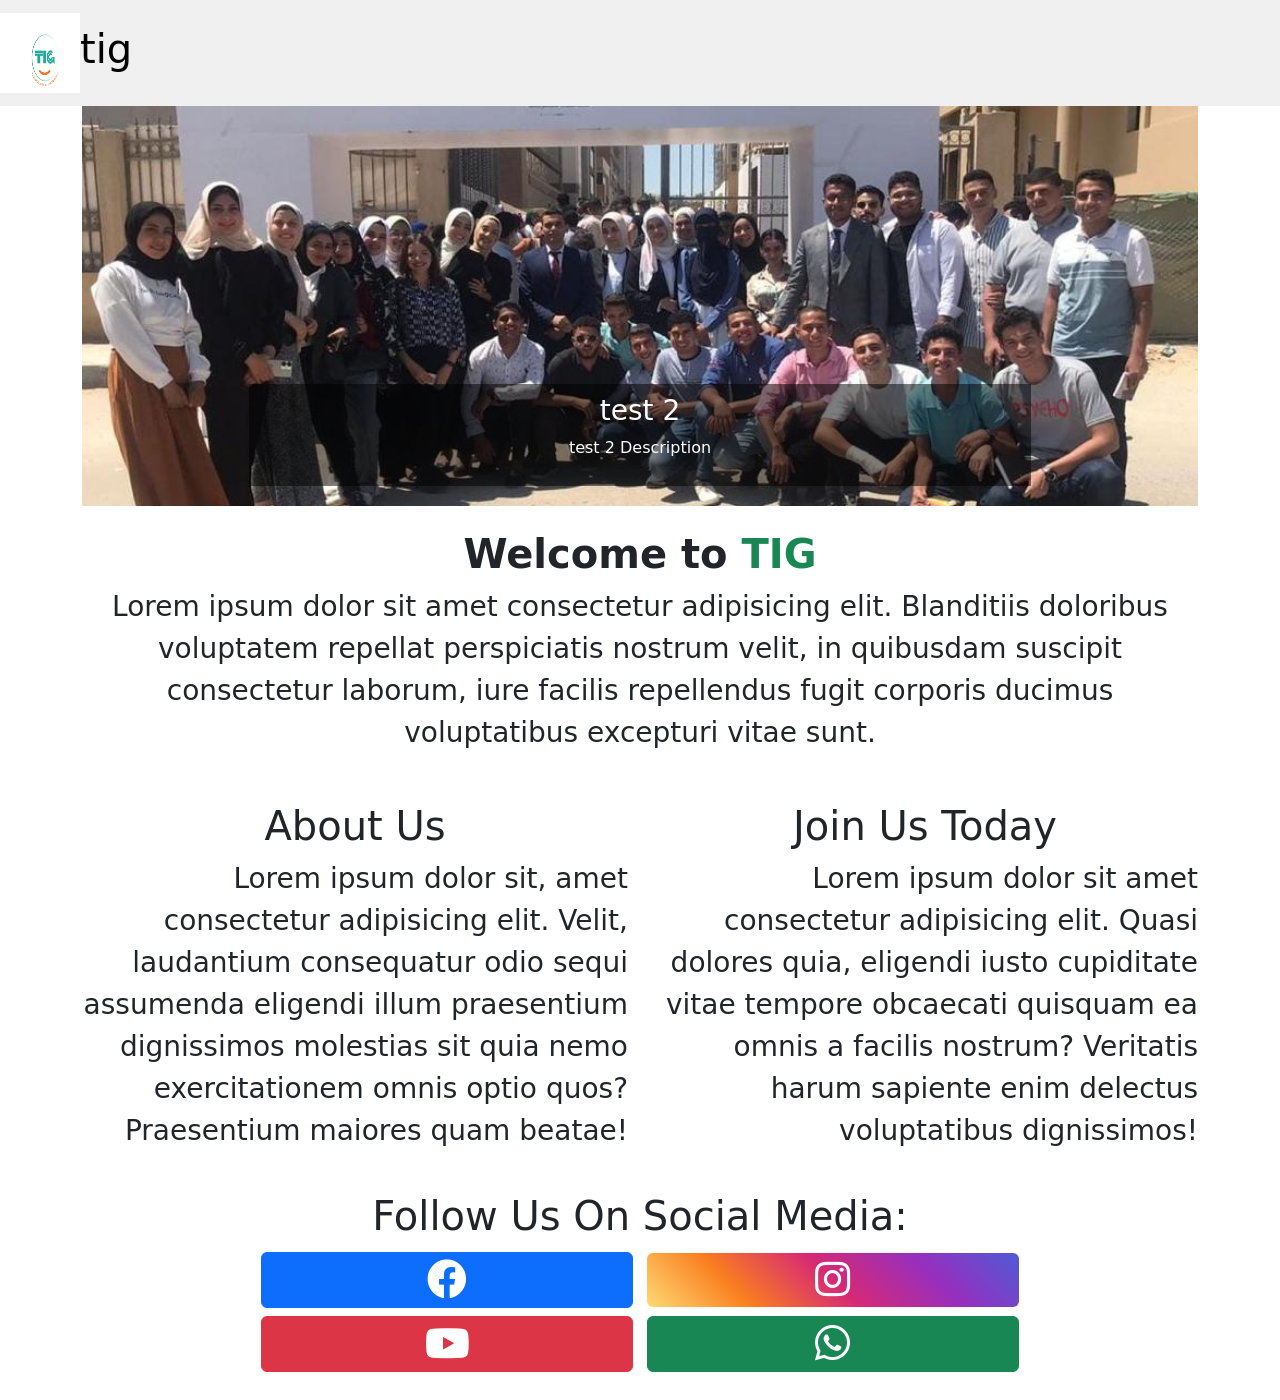
==== commit de400f19: "Add files via upload" ====
--- a/index.html
+++ b/index.html
@@ -1,249 +1,165 @@
 <!DOCTYPE html>
 <html lang="en">
+
 <head>
-    <meta charset="UTF-8">
-    <meta name="viewport" content="width=device-width, initial-scale=1.0">
-    <link rel="preconnect" href="https://fonts.googleapis.com">
-    <link rel="preconnect" href="https://fonts.gstatic.com" crossorigin>
-    <link href="https://fonts.googleapis.com/css2?family=Cairo:wght@400&display=swap" rel="stylesheet">
-    <link rel="stylesheet" href="style.css">
-    <title>Document</title>
+    <title>tig</title>
+    <!-- Required meta tags -->
+    <meta charset="utf-8">
+    <meta name="viewport" content="width=device-width, initial-scale=1, shrink-to-fit=no">
+
+    <!-- Bootstrap CSS v5.2.1 -->
+    <link href="https://cdn.jsdelivr.net/npm/bootstrap@5.2.1/dist/css/bootstrap.min.css" rel="stylesheet"
+        integrity="sha384-iYQeCzEYFbKjA/T2uDLTpkwGzCiq6soy8tYaI1GyVh/UjpbCx/TYkiZhlZB6+fzT" crossorigin="anonymous">
+    <link rel="stylesheet" href="https://cdnjs.cloudflare.com/ajax/libs/font-awesome/5.15.4/css/all.min.css">
+
+    <style>
+        .navbar {
+            background-color: #7474741c !important;
+        }
+
+        .jumbotron::after {
+            content: "";
+            background-color: rgba(255, 255, 255, 0.6);
+            position: absolute;
+            top: 100px;
+            left: 0;
+            right: 0;
+            height: 110%;
+        }
+
+        .jumbotron h1,
+        .jumbotron p,
+        .container,
+        .navbar {
+            position: relative;
+            z-index: 1;
+        }
+
+        #instagram {
+            background: linear-gradient(45deg, #feda75, #fa7e1e, #d62976, #962fbf, #4f5bd5) !important;
+            color: white;
+            border: none;
+            outline: none;
+        }
+
+        /* Add custom styles for carousel images */
+        .carousel-item {
+            max-height: 400px; /* Adjust the height as needed */
+        }
+
+        /* Add custom styles for carousel captions */
+        .carousel-caption {
+            background-color: rgba(0, 0, 0, 0.5);
+            padding: 10px;
+            color: white;
+        }
+        .text-success {
+    color: green; /* Change to the green color you desire */
+}
+
+    </style>
 </head>
+
 <body>
-    <div class="loading" id="loader">
-        <span class="loader"></span>       
-    </div>    
-    <!-- header  -->
-    <header class="header">
-        <div class="header-container">
-            <img src="images/9f377af2715ad8192caede3aa00e4339.png" alt="logo">
-            <div class="menu">
-                <ul>
-                    <li><a href="#" style="color: #0b57d0;">الرئيسية</a></li>
-                    <li><a href="about-us.html">من نحن</a></li>
-                    <li><a href="contact-us.html">راسلنا</a></li>
-                </ul>
+    <header style="min-height: fit-content;">
+        <nav class="navbar navbar-expand-lg bg-light">
+            <div>
+                <a class="navbar-brand d-flex align-items-center text-start" href="#">
+                    <img src="img/tig.png" style="width: 80px; height: 80px;" alt="IT Club Logo">
+                    <h1 class="fs-1">tig</h1>
+                </a>
             </div>
-            <div class="search">
-                <input type="text" placeholder="بحث">
-                <!-- icon search -->
-                <svg width="24" height="24" viewBox="0 0 24 24" fill="none" xmlns="http://www.w3.org/2000/svg"><g opacity="0.5"><path d="M10.3636 3C8.90722 3 7.48354 3.43187 6.2726 4.24099C5.06167 5.05011 4.11786 6.20015 3.56052 7.54567C3.00319 8.89119 2.85737 10.3718 3.14149 11.8002C3.42562 13.2286 4.12693 14.5406 5.15675 15.5704C6.18657 16.6003 7.49863 17.3016 8.92703 17.5857C10.3554 17.8698 11.836 17.724 13.1815 17.1667C14.527 16.6093 15.6771 15.6655 16.4862 14.4546C17.2953 13.2437 17.7272 11.82 17.7272 10.3636C17.7271 8.41069 16.9512 6.5378 15.5703 5.15688C14.1894 3.77597 12.3165 3.00012 10.3636 3Z" stroke="#383838" stroke-miterlimit="10"/><path d="M15.8574 15.8574L21 21.0001" stroke="#383838" stroke-miterlimit="10" stroke-linecap="round"/></g></svg>
+        </nav>
+    </header>
+
+    <div class="jumbotron bg-opacity-10 text-center ">
+        <div class="container">
+            <!-- Carousel -->
+            <div id="photoCarousel" class="carousel slide" data-bs-ride="carousel">
+                <div class="carousel-inner">
+                    <!-- Slide 1 -->
+                    <div class="carousel-item active">
+                        <img src="img/slide1.jpg" class="d-block w-100" alt="Slide 1">
+                        <div class="carousel-caption">
+                            <h3>test 1</h3>
+                            <p>test 1 Description</p>
+                        </div>
+                    </div>
+                    <!-- Slide 2 -->
+                    <div class="carousel-item">
+                        <img src="img/slide2.jpg" class="d-block w-100" alt="Slide 2">
+                        <div class="carousel-caption">
+                            <h3>test 2</h3>
+                            <p>test 2 Description</p>
+                        </div>
+                    </div>
+                    <!-- Slide 3 -->
+                    <div class="carousel-item">
+                        <img src="img/slide3.jpg" class="d-block w-100" alt="Slide 3">
+                        <div class="carousel-caption">
+                            <h3>test 3</h3>
+                            <p>test 3 Description</p>
+                        </div>
+                    </div>
+                </div>
             </div>
-            <div class="volunteer">
-                <button class="btn-volunteer">تطوع معنا</button>
+            <!-- End Carousel -->
+
+            <h1 class="display-4 fs-1 fw-bold mt-4 ">Welcome to <span class="text-success">TIG</span></h1>
+            <p class="lead fw-normal fs-3">
+Lorem ipsum dolor sit amet consectetur adipisicing elit. Blanditiis doloribus voluptatem repellat perspiciatis nostrum velit, in quibusdam suscipit consectetur laborum, iure facilis repellendus fugit corporis ducimus voluptatibus excepturi vitae sunt.            </p>
+        </div>
+    </div>
+
+    <div class="container mt-5">
+        <div class="row">
+            <div class="col-lg-6">
+                <h2 class="fs-1 text-center ">About Us</h2>
+                <p class="fs-3 fw-normal text-center text-sm-end ">
+Lorem ipsum dolor sit, amet consectetur adipisicing elit. Velit, laudantium consequatur odio sequi assumenda eligendi illum praesentium dignissimos molestias sit quia nemo exercitationem omnis optio quos? Praesentium maiores quam beatae!                </p>
+            </div>
+            <div class="col-lg-6">
+                <h2 class="fs-1 text-center ">Join Us Today</h2>
+                <p class="fs-3 fw-normal text-center text-sm-end ">
+Lorem ipsum dolor sit amet consectetur adipisicing elit. Quasi dolores quia, eligendi iusto cupiditate vitae tempore obcaecati quisquam ea omnis a facilis nostrum? Veritatis harum sapiente enim delectus voluptatibus dignissimos!                </p>
             </div>
         </div>
-    </header>
-    <!-- gallery -->
-    <section class="article-gallery">
-        <div class="article-main">
-            <img src="images/502ef54a9c80ad38a745117fd8273fa6.jpeg" alt="1">
-            <div class="article-details">
-                <span class="article-date"> فبراير 2  دقائق قراءة 5</span>
-                <span class="article-author">كتب بواسطة : أحمد السيد</span>
-            </div>
-            <h2 class="article-title"><a href="#">فوائد القراءة اليومية</a></h2>
-            
-        </div>
-        <div class="article-container">
-            <div class="article">
-                <img src="images/5e020273dee9ec07ca654a4e6708a5be.jpeg" alt="2">
-            <div class="article-details">
-                <span class="article-date"> 5 دقائق قراءة</span>
-                <span class="article-author">كتب بواسطة : أحمد السيد</span>
-            </div>
-            <h2 class="article-title"><a href="#">تعزيز التفكير النقدي من خلال القراءة</a></h2>
-        </div>
-        <div class="article">
-            <img src="images/75c35a1b7913ca10ee2d2f5d7548a723.jpeg" alt="2">
-            <div class="article-details">
-                <span class="article-date"> 15 فبراير 2023</span>
-                <span class="article-author">كتب بواسطة : أحمد السيد</span>
-            </div>
-            <h2 class="article-title"><a href="#">رحلة ممتعة لاكتشاف التراث</a></h2>
+    </div>
+
+    <div class="container mt-4 mb-4 text-center text-capitalize ">
+        <h3 class="fs-1">Follow Us on Social Media:</h3>
+        <div class="social-icons raw">
+            <a href="#"
+                class="btn btn-primary col-7 col-lg-4 m-1 my-link "><i class="fab fa-facebook fs-1"></i></a>
+            <a href="#"
+                class="btn col-7 col-lg-4 m-1 my-link " id="instagram"><i class="fab fa-instagram fs-1"></i></a>
+            <a href="#"
+                class="btn btn-danger col-7 col-lg-4 m-1 my-link "><i
+                    class="fab fa-youtube text-white fs-1"></i></a>
+            <a href="#"
+                class="btn btn-success col-7 col-lg-4  m-1 my-link "><i
+                    class="fab fa-whatsapp text-white fs-1"></i></a>
         </div>
     </div>
-    </section>
-    <section class="slider-container">
-        <div class="section-title">
-            <h2>الاقسام</h2>
-            <span id="line-1"></span>
-            <span id="line-2"></span>
-        </div>
-        <div class="slider" id="slider">
-            <div style="background-image: url('images/f935c8a5930742f81968f19a061b1d20.jpeg');" class="slide">فلسفة</div>
-            <div style="background-image: url('images/44169e382b2266348fb1704cfdf68f9d.jpeg');" class="slide">فنون</div>
-            <div style="background-image: url('images/ae2fbdf821b4e5b5de399738310f9070.jpeg');" class="slide">شعر</div>
-            <div style="background-image: url('images/2e4cd6ba3973ec7be1ea5000706e0f16.jpeg');" class="slide">أدب</div>
-            <div style="background-image: url('images/6d4190e67f498a91033eec052373411f.jpeg');" class="slide">تاريخ</div>
-        </div>
-        <button class="prev-button" id="prev-button">
-            <svg width="42" height="16" viewBox="0 0 42 16" fill="none" xmlns="http://www.w3.org/2000/svg"><path d="M41 9C41.5523 9 42 8.55228 42 8C42 7.44772 41.5523 7 41 7V9ZM0.292892 7.29289C-0.0976295 7.68342 -0.0976295 8.31658 0.292892 8.70711L6.65685 15.0711C7.04738 15.4616 7.68054 15.4616 8.07107 15.0711C8.46159 14.6805 8.46159 14.0474 8.07107 13.6569L2.41422 8L8.07107 2.34315C8.46159 1.95262 8.46159 1.31946 8.07107 0.928932C7.68054 0.538408 7.04738 0.538408 6.65685 0.928932L0.292892 7.29289ZM41 7L1 7V9L41 9V7Z" fill="black" fill-opacity="0.5"/></svg>
-        </button>
-        <button class="next-button" id="next-button">
-            <svg width="42" height="16" viewBox="0 0 42 16" fill="none" xmlns="http://www.w3.org/2000/svg"><path d="M1 7C0.447715 7 0 7.44772 0 8C0 8.55228 0.447715 9 1 9L1 7ZM41.7071 8.70711C42.0976 8.31658 42.0976 7.68342 41.7071 7.29289L35.3431 0.928932C34.9526 0.538408 34.3195 0.538408 33.9289 0.928932C33.5384 1.31946 33.5384 1.95262 33.9289 2.34315L39.5858 8L33.9289 13.6569C33.5384 14.0474 33.5384 14.6805 33.9289 15.0711C34.3195 15.4616 34.9526 15.4616 35.3431 15.0711L41.7071 8.70711ZM1 9L41 9V7L1 7L1 9Z" fill="black"/></svg>
-        </button>
-    </section>
 
-    <section class="latest-articles">
-        <div class="latest-articles-title">
-            <h2>احدث المقالات</h2>
-            <span class="line-1"></span>
-            <span class="line-2"></span>
-        </div>
-        <!-- modern-article 1-->
-        <div class="modern-article">
-            <div class="article-image">
-                <img src="images/502ef54a9c80ad38a745117fd8273fa6.jpeg" alt="">
-            </div>
-            <div class="article-content">
-            <p class="article-authorTO">كتب بواسطة : أحمد السيد</p>
-            <h3 class="article-title"><a href="#">فوائد القراءة اليومية</a></h3>
-            <p class="article-text">
-                القراءة هي نشاط ممتع ومفيد يعزز التعلم والتنمية الشخصية. إن القراءة اليومية لها تأثير كبير على حياتنا وتعزز الذكاء والتفكير الإبداعي. في هذا المقال، سنستكشف فوائد القراءة اليومية وكيف يمكن أن تؤثر بشكل إيجابي على حياتنا.
-            </p>
-            <a href="#" class="read-more">اقرأ المزيد</a>
-            <p class="article-time">5 فبراير -<span> 5 دقائق قراءه</span></p>
-        </div>
-    </div>
-        <!-- modern-article 2-->
-        <div class="modern-article">
-            <div class="article-image">
-                <img src="images/eef20cf3c53e4d76eff510fe5d678180.jpeg" alt="">
-            </div>
-            <div class="article-content">
-                <p class="article-authorTO">كتب بواسطة : أحمد السيد</p>
-                <h3 class="article-title"><a href="#">فوائد القراءة اليومية</a></h3>
-                <p class="article-text">
-                    القراءة هي نشاط ممتع ومفيد يعزز التعلم والتنمية الشخصية. إن القراءة اليومية لها تأثير كبير على حياتنا وتعزز الذكاء والتفكير الإبداعي. في هذا المقال، سنستكشف فوائد القراءة اليومية وكيف يمكن أن تؤثر بشكل إيجابي على حياتنا.
-                </p>
-                <a href="#" class="read-more">اقرأ المزيد</a>
-                <p class="article-time">5 فبراير -<span> 5 دقائق قراءه</span></p>
-            </div>
-        </div>
-    </section>
-    <!-- slider most read -->
-    <section class="most-read">
-        <div class="latest-articles-title">
-            <h2>الاكثر قراءه</h2>
-            <span class="line-1"></span>
-            <span class="line-2"></span>
-        </div>
-        <div class="btn-arrow-dw">
-            <button class="prev-btn">
-                <svg width="42" height="16" viewBox="0 0 42 16" fill="none" xmlns="http://www.w3.org/2000/svg"><path d="M41 9C41.5523 9 42 8.55228 42 8C42 7.44772 41.5523 7 41 7V9ZM0.292892 7.29289C-0.0976295 7.68342 -0.0976295 8.31658 0.292892 8.70711L6.65685 15.0711C7.04738 15.4616 7.68054 15.4616 8.07107 15.0711C8.46159 14.6805 8.46159 14.0474 8.07107 13.6569L2.41422 8L8.07107 2.34315C8.46159 1.95262 8.46159 1.31946 8.07107 0.928932C7.68054 0.538408 7.04738 0.538408 6.65685 0.928932L0.292892 7.29289ZM41 7L1 7V9L41 9V7Z" fill="black" fill-opacity="0.5"/></svg>
-            </button>
-            <button class="next-btn">
-                <svg width="42" height="16" viewBox="0 0 42 16" fill="none" xmlns="http://www.w3.org/2000/svg"><path d="M1 7C0.447715 7 0 7.44772 0 8C0 8.55228 0.447715 9 1 9L1 7ZM41.7071 8.70711C42.0976 8.31658 42.0976 7.68342 41.7071 7.29289L35.3431 0.928932C34.9526 0.538408 34.3195 0.538408 33.9289 0.928932C33.5384 1.31946 33.5384 1.95262 33.9289 2.34315L39.5858 8L33.9289 13.6569C33.5384 14.0474 33.5384 14.6805 33.9289 15.0711C34.3195 15.4616 34.9526 15.4616 35.3431 15.0711L41.7071 8.70711ZM1 9L41 9V7L1 7L1 9Z" fill="black"/></svg>
-            </button>
-        </div>
-        <div class="mostRead-container">
-            <!-- slide 1 -->
-            <div class="slide-mostRead">
-                <div class="img-mostRead">
-                    <img src="images/7e87e5c0723c94a8287b89046d7d94e4.jpeg" alt="">
-                </div>
-                <div class="mostRead-content">
-                    <p class="mostRead-time"> 5 فبراير -<span> 5 دقاءق قراءه</span></p>
-                    <span class="mostRead-author">كتب بواسطة : أحمد السيد</span>
-                </div>
-                <h3>جولة في عالم الأدب العربي</h3>
-            </div>
-            <!-- slide 2 -->
-            <div class="slide-mostRead">
-                <div class="img-mostRead">
-                    <img src="images/39810f4171b4bd0b07422443bc0c89b4.jpeg" alt="">
-                </div>
-                <div class="mostRead-content">
-                    <p class="mostRead-time"> 5 فبراير -<span> 5 دقاءق قراءه</span></p>
-                    <span class="mostRead-author">كتب بواسطة : أحمد السيد</span>
-                </div>
-                <h3>كتب تعريفك بتراث وتقاليد الشعوب</h3>
-            </div>
-            <!-- slide 3 -->
-            <div class="slide-mostRead">
-                <div class="img-mostRead">
-                    <img src="images/45cab33f6e44cd28036283a9abdff048.jpeg" alt="">
-                </div>
-                <div class="mostRead-content">
-                    <p class="mostRead-time"> 5 فبراير -<span> 5 دقاءق قراءه</span></p>
-                    <span class="mostRead-author">كتب بواسطة : أحمد السيد</span>
-                </div>
-                <h3>اليوم العالمي للغة العربية</h3>
-            </div>
-        </div>
-    </section>
-    <!-- subscribe -->
-    <section class="subscribe">
-        <div class="subscribe-container">
-            <h1>اشترك ليصلك جميع المقالات</h1>
-            <p>
-                ابقي علي اطلاع مع مقالتنا فور نزولها مع خدمة الرسائل البريدية<br/>هذه الخدمة مجانية تماماً
-            </p>
-        </div>
-        <div class="subscribe-input">
-            <input type="email" placeholder="البريد الالكتروني">
-            <button>اشترك</button>
-        </div>
-    </section>
+    <!-- Bootstrap JavaScript Libraries -->
+    <script src="https://cdn.jsdelivr.net/npm/@popperjs/core@2.11.6/dist/umd/popper.min.js"
+        integrity="sha384-oBqDVmMz9ATKxIep9tiCxS/Z9fNfEXiDAYTujMAeBAsjFuCZSmKbSSUnQlmh/jp3" crossorigin="anonymous">
+    </script>
 
-    <!-- footer -->
-    <footer class="footer">
-        <div class="footer-container">
-            <div class="footer-abutUs">
-                <h3>skills</h3>
-                <ul>
-                    <li>HTML</li>
-                    <li>CSS</li>
-                    <li>JavaScript</li>
-                    <li>PHP</li>
-                    <li>MySQL</li>
-                    <li>Python</li>
-                    <li>C</li>
-                </ul>
-            </div>
-            <div class="footer-policies">
-                <h3>skills</h3>
-                <ul>
-                    <li>HTML</li>
-                    <li>CSS</li>
-                    <li>JavaScript</li>
-                    <li>PHP</li>
-                    <li>MySQL</li>
-                    <li>Python</li>
-                    <li>C</li>
-                </ul>
-            </div>
-            <div class="media-center">
-                <h3>skills</h3>
-                <ul>
-                    <li>HTML</li>
-                    <li>CSS</li>
-                    <li>JavaScript</li>
-                    <li>PHP</li>
-                    <li>MySQL</li>
-                    <li>Python</li>
-                    <li>C</li>
-                </ul>
-            </div>
-        </div>
-        <div class="footer-content">
-            <img src="images/9f377af2715ad8192caede3aa00e4339.png" alt="logo">
-            <h3>جريدو قراء</h3>
-            <div class="social">
-                <svg width="11" height="19" viewBox="0 0 11 19" fill="none" xmlns="http://www.w3.org/2000/svg"><path d="M7.31339 18.3945V10.1839H10.2081L10.6415 6.98403H7.31331V4.94106C7.31331 4.01463 7.58348 3.38332 8.97893 3.38332L10.7586 3.38252V0.520603C10.4508 0.481677 9.39429 0.394531 8.16531 0.394531C5.59929 0.394531 3.84255 1.88571 3.84255 4.62426V6.98403H0.94043V10.1839H3.84255V18.3945H7.31339V18.3945Z" fill="#4A3AFF"/></svg>
-                <svg width="19" height="15" viewBox="0 0 19 15" fill="none" xmlns="http://www.w3.org/2000/svg"><path d="M12.8767 0.0960151V0.0927734H13.7207L14.0291 0.154365C14.2346 0.194352 14.4213 0.246753 14.589 0.311587C14.7567 0.376421 14.9191 0.452065 15.0759 0.538505C15.2328 0.624944 15.3751 0.713021 15.5028 0.802702C15.6294 0.891313 15.743 0.985322 15.8437 1.08473C15.9432 1.18522 16.0985 1.21115 16.3095 1.16253C16.5205 1.1139 16.7477 1.04636 16.9912 0.959923C17.2346 0.873484 17.4754 0.776233 17.7135 0.668172C17.9515 0.56011 18.0965 0.4915 18.1485 0.462325C18.1993 0.43208 18.2264 0.415872 18.2296 0.4137L18.2328 0.408837L18.2491 0.400733L18.2653 0.392629L18.2815 0.384525L18.2978 0.376421L18.301 0.371558L18.3059 0.368316L18.3108 0.365075L18.314 0.360212L18.3302 0.35535L18.3465 0.352108L18.3432 0.376421L18.3383 0.400733L18.3302 0.425046L18.3221 0.449358L18.314 0.465567L18.3059 0.481775L18.2978 0.506088C18.2924 0.522296 18.287 0.543902 18.2815 0.570921C18.2761 0.597941 18.2247 0.705986 18.1273 0.89509C18.03 1.08419 17.9082 1.27599 17.7621 1.47049C17.6161 1.66499 17.4851 1.81193 17.3694 1.91136C17.2525 2.01185 17.1751 2.08208 17.1373 2.12207C17.0994 2.16312 17.0534 2.20094 16.9993 2.23552L16.9181 2.28901L16.9019 2.29712L16.8857 2.30522L16.8824 2.31008L16.8776 2.31333L16.8727 2.31657L16.8694 2.32143L16.8532 2.32953L16.837 2.33764L16.8338 2.3425L16.8289 2.34574L16.824 2.34898L16.8208 2.35385L16.8175 2.35871L16.8126 2.36195L16.8078 2.36519L16.8045 2.37005H16.8857L17.3401 2.2728C17.6431 2.20797 17.9326 2.12964 18.2085 2.03778L18.6467 1.89191L18.6954 1.8757L18.7198 1.86759L18.736 1.85949L18.7522 1.85139L18.7685 1.84328L18.7847 1.83518L18.8171 1.83031L18.8496 1.82707V1.85949L18.8415 1.86273L18.8334 1.86759L18.8301 1.87246L18.8253 1.8757L18.8204 1.87894L18.8171 1.8838L18.8139 1.88867L18.809 1.89191L18.8042 1.89515L18.8009 1.90001L18.7977 1.90487L18.7928 1.90812L18.7847 1.92432L18.7766 1.94053L18.7717 1.94377C18.7695 1.94702 18.7008 2.03885 18.5656 2.21932C18.4303 2.40085 18.3573 2.49269 18.3465 2.49486C18.3356 2.4981 18.3205 2.51431 18.301 2.54348C18.2826 2.57373 18.1679 2.69422 17.9569 2.90493C17.7459 3.11564 17.5393 3.30311 17.3369 3.46736C17.1335 3.63269 17.0307 3.83583 17.0285 4.0768C17.0253 4.31668 17.0128 4.58792 16.9912 4.89046C16.9695 5.19302 16.929 5.51988 16.8694 5.87107C16.8099 6.22226 16.718 6.61936 16.5935 7.06239C16.4691 7.50541 16.3176 7.93764 16.1391 8.35906C15.9605 8.78048 15.7739 9.15867 15.5791 9.49365C15.3843 9.82863 15.2058 10.1123 15.0435 10.3446C14.8812 10.5769 14.7162 10.7957 14.5484 11.001C14.3807 11.2063 14.1687 11.4376 13.9122 11.6948C13.6547 11.9508 13.514 12.0913 13.4902 12.1162C13.4653 12.1399 13.3593 12.2286 13.1721 12.382C12.986 12.5365 12.7858 12.691 12.5715 12.8455C12.3584 12.999 12.1625 13.127 11.984 13.2297C11.8054 13.3323 11.5901 13.4496 11.338 13.5814C11.087 13.7143 10.8153 13.8375 10.5232 13.951C10.231 14.0644 9.92265 14.1698 9.59803 14.267C9.27341 14.3643 8.95962 14.4399 8.65664 14.4939C8.35368 14.548 8.01012 14.5939 7.62598 14.6317L7.04979 14.6884V14.6965H5.99479V14.6884L5.85682 14.6803C5.76486 14.6749 5.68911 14.6695 5.62959 14.6641C5.57009 14.6587 5.34555 14.629 4.95601 14.575C4.56647 14.521 4.2608 14.4669 4.03897 14.4129C3.81716 14.3589 3.48712 14.2562 3.04889 14.1049C2.61066 13.9537 2.23572 13.8008 1.92409 13.6462C1.61355 13.4928 1.41878 13.3955 1.33978 13.3545C1.26187 13.3145 1.17423 13.2648 1.07684 13.2054L0.930764 13.1162L0.927534 13.1114L0.922648 13.1081L0.917779 13.1049L0.914533 13.1L0.898302 13.0919L0.882071 13.0838L0.878841 13.079L0.873956 13.0757L0.869086 13.0725L0.86584 13.0676L0.86261 13.0627L0.857725 13.0595H0.849609V13.0271L0.86584 13.0303L0.882071 13.0352L0.95511 13.0433C1.0038 13.0487 1.13636 13.0568 1.35277 13.0676C1.56919 13.0784 1.79911 13.0784 2.04258 13.0676C2.28604 13.0568 2.53492 13.0325 2.78919 12.9947C3.04348 12.9569 3.34375 12.892 3.69001 12.8002C4.03627 12.7083 4.3544 12.5992 4.6444 12.4728C4.9333 12.3453 5.13888 12.2502 5.26117 12.1875C5.38235 12.1259 5.56738 12.0114 5.81625 11.8439L6.18956 11.5926L6.1928 11.5878L6.19767 11.5845L6.20256 11.5813L6.20579 11.5764L6.20903 11.5716L6.2139 11.5683L6.21879 11.5651L6.22202 11.5602L6.23825 11.5554L6.25448 11.5521L6.25772 11.5359L6.26259 11.5197L6.26748 11.5165L6.27071 11.5116L6.14086 11.5035C6.0543 11.4981 5.97044 11.4927 5.88928 11.4873C5.80813 11.4819 5.68099 11.4576 5.50786 11.4143C5.33474 11.3711 5.14809 11.3063 4.9479 11.2198C4.74772 11.1334 4.55295 11.0307 4.36359 10.9119C4.17424 10.793 4.03735 10.6941 3.95295 10.6153C3.86963 10.5375 3.76142 10.4273 3.62833 10.2846C3.49632 10.1409 3.38162 9.9934 3.28424 9.84213C3.18685 9.69086 3.0938 9.51633 3.00508 9.3186L2.87035 9.02361L2.86223 8.99929L2.85412 8.97498L2.84925 8.95877L2.846 8.94256L2.87035 8.94581L2.8947 8.95067L3.07323 8.97498C3.19227 8.99119 3.37893 8.99659 3.6332 8.99119C3.88749 8.98579 4.06332 8.97498 4.1607 8.95877C4.25809 8.94256 4.3176 8.93175 4.33924 8.92636L4.3717 8.91825L4.41228 8.91015L4.45286 8.90204L4.4561 8.89718L4.46097 8.89394L4.46586 8.8907L4.46909 8.88583L4.43662 8.87773L4.40416 8.86963L4.3717 8.86152L4.33924 8.85342L4.30678 8.84531C4.28514 8.83992 4.24728 8.82911 4.19316 8.8129C4.13906 8.79669 3.99299 8.73725 3.75493 8.6346C3.51689 8.53196 3.32752 8.432 3.18685 8.33475C3.04583 8.23722 2.91137 8.13055 2.78433 8.01544C2.65772 7.89874 2.51869 7.74854 2.36719 7.56485C2.21571 7.38116 2.08046 7.16774 1.96142 6.92462C1.8424 6.68149 1.75313 6.44918 1.69361 6.22766C1.63433 6.00744 1.59522 5.7823 1.57677 5.55501L1.54754 5.21463L1.56377 5.21787L1.58 5.22273L1.59623 5.23084L1.61246 5.23894L1.62869 5.24705L1.64492 5.25515L1.8965 5.36861C2.06423 5.44426 2.27252 5.50909 2.52139 5.56311C2.77027 5.61713 2.91904 5.64686 2.96773 5.65226L3.04077 5.66036H3.18685L3.18362 5.6555L3.17873 5.65226L3.17387 5.64902L3.17062 5.64415L3.16739 5.63929L3.1625 5.63605L3.15763 5.63281L3.15439 5.62794L3.13816 5.61984L3.12193 5.61174L3.1187 5.60687L3.11381 5.60363L3.10894 5.60039L3.1057 5.59553L3.08947 5.58742L3.07323 5.57932L3.07 5.57446C3.06676 5.57229 3.02022 5.53771 2.9304 5.47072C2.84167 5.40265 2.74862 5.31459 2.65123 5.20653C2.55385 5.09846 2.45646 4.98501 2.35908 4.86615C2.26151 4.74702 2.17461 4.61957 2.09938 4.48525C2.02365 4.35019 1.94357 4.17836 1.85917 3.96982C1.77585 3.76236 1.71255 3.55327 1.66927 3.34256C1.626 3.13185 1.60165 2.92385 1.59623 2.71854C1.59082 2.51322 1.59623 2.33764 1.61246 2.19176C1.62869 2.04589 1.66115 1.8811 1.70984 1.69741C1.75854 1.51372 1.82888 1.31922 1.92084 1.1139L2.05881 0.805943L2.06692 0.781631L2.07504 0.757318L2.07992 0.754076L2.08315 0.749214L2.0864 0.744351L2.09127 0.74111L2.09615 0.744351L2.09938 0.749214L2.10263 0.754076L2.1075 0.757318L2.11238 0.76056L2.11561 0.765422L2.11886 0.770285L2.12373 0.773527L2.13185 0.789735L2.13996 0.805943L2.14485 0.809185L2.14808 0.814048L2.36719 1.05717C2.51327 1.21926 2.6864 1.40026 2.88658 1.60016C3.08677 1.80005 3.19768 1.90379 3.21931 1.91136C3.24096 1.92 3.268 1.94484 3.30047 1.98592C3.33293 2.0259 3.44114 2.12153 3.62508 2.2728C3.80904 2.42408 4.0498 2.59968 4.34736 2.79958C4.64493 2.99948 4.97495 3.19668 5.33744 3.39118C5.69994 3.58569 6.08948 3.76127 6.50606 3.91796C6.92265 4.07464 7.21481 4.17729 7.38252 4.22592C7.55025 4.27454 7.83699 4.33667 8.24276 4.41231C8.64853 4.48796 8.95422 4.53658 9.1598 4.55819C9.36539 4.5798 9.50607 4.59223 9.5818 4.59547L9.69542 4.59871L9.69219 4.5744L9.6873 4.55009L9.65484 4.34748C9.6332 4.21242 9.62238 4.02331 9.62238 3.78019C9.62238 3.53706 9.64132 3.31285 9.67919 3.10754C9.71707 2.90223 9.77388 2.69422 9.84961 2.48351C9.92536 2.2728 9.99949 2.10369 10.072 1.97619C10.1456 1.84976 10.2419 1.70551 10.3609 1.54343C10.4799 1.38134 10.6341 1.21386 10.8235 1.04097C11.0128 0.86807 11.2292 0.71409 11.4727 0.579026C11.7162 0.443961 11.9407 0.341297 12.1463 0.271066C12.3519 0.200835 12.525 0.1549 12.6657 0.133294C12.8063 0.111689 12.8767 0.0992568 12.8767 0.0960151V0.0960151Z" fill="#4A3AFF"/></svg>
-                <svg width="19" height="19" viewBox="0 0 19 19" fill="none" xmlns="http://www.w3.org/2000/svg"><path fill-rule="evenodd" clip-rule="evenodd" d="M0.849609 9.39453C0.849609 5.79939 0.849609 4.00182 1.7063 2.70708C2.08886 2.12892 2.584 1.63378 3.16216 1.25122C4.4569 0.394531 6.25447 0.394531 9.84961 0.394531C13.4447 0.394531 15.2423 0.394531 16.5371 1.25122C17.1152 1.63378 17.6104 2.12892 17.9929 2.70708C18.8496 4.00182 18.8496 5.79939 18.8496 9.39453C18.8496 12.9897 18.8496 14.7872 17.9929 16.082C17.6104 16.6601 17.1152 17.1553 16.5371 17.5378C15.2423 18.3945 13.4447 18.3945 9.84961 18.3945C6.25447 18.3945 4.4569 18.3945 3.16216 17.5378C2.584 17.1553 2.08886 16.6601 1.7063 16.082C0.849609 14.7872 0.849609 12.9897 0.849609 9.39453ZM14.5089 9.39476C14.5089 11.9681 12.4228 14.0542 9.84945 14.0542C7.27613 14.0542 5.19004 11.9681 5.19004 9.39476C5.19004 6.82144 7.27613 4.73535 9.84945 4.73535C12.4228 4.73535 14.5089 6.82144 14.5089 9.39476ZM9.84945 12.4778C11.5521 12.4778 12.9325 11.0975 12.9325 9.39476C12.9325 7.69206 11.5521 6.31176 9.84945 6.31176C8.14675 6.31176 6.76645 7.69206 6.76645 9.39476C6.76645 11.0975 8.14675 12.4778 9.84945 12.4778ZM14.6929 5.59608C15.2975 5.59608 15.7877 5.10591 15.7877 4.50126C15.7877 3.8966 15.2975 3.40643 14.6929 3.40643C14.0882 3.40643 13.5981 3.8966 13.5981 4.50126C13.5981 5.10591 14.0882 5.59608 14.6929 5.59608Z" fill="#4A3AFF"/></svg>
-                <svg width="19" height="18" viewBox="0 0 19 18" fill="none" xmlns="http://www.w3.org/2000/svg"><path d="M0.849609 2.31458C0.849609 1.73737 1.05232 1.26118 1.45772 0.886013C1.86312 0.510827 2.39016 0.323242 3.0388 0.323242C3.67587 0.323242 4.1913 0.507935 4.58513 0.877355C4.99053 1.25831 5.19324 1.75469 5.19324 2.36653C5.19324 2.92064 4.99633 3.38239 4.6025 3.75181C4.19711 4.13276 3.66428 4.32324 3.00405 4.32324H2.98668C2.3496 4.32324 1.83417 4.13276 1.44034 3.75181C1.04651 3.37086 0.849609 2.89178 0.849609 2.31458ZM1.07548 17.4661V5.899H4.93262V17.4661H1.07548ZM7.06969 17.4661H10.9268V11.0072C10.9268 10.6032 10.9732 10.2915 11.0658 10.0722C11.228 9.67965 11.4741 9.34776 11.8042 9.07649C12.1344 8.8052 12.5484 8.66956 13.0465 8.66956C14.3438 8.66956 14.9925 9.54113 14.9925 11.2843V17.4661H18.8496V10.8341C18.8496 9.12554 18.4442 7.82973 17.6334 6.94662C16.8226 6.0635 15.7512 5.62194 14.4191 5.62194C12.9249 5.62194 11.7608 6.26263 10.9268 7.54402V7.57865H10.9095L10.9268 7.54402V5.899H7.06969C7.09285 6.2684 7.10444 7.41702 7.10444 9.34488C7.10444 11.2727 7.09285 13.9798 7.06969 17.4661Z" fill="#4A3AFF"/></svg>
-                <svg width="21" height="15" viewBox="0 0 21 15" fill="none" xmlns="http://www.w3.org/2000/svg"><path d="M11.2884 14.3747L7.22617 14.2988C5.91092 14.2723 4.5924 14.3251 3.30294 14.051C1.34138 13.6415 1.20241 11.6336 1.057 9.94939C0.856641 7.58155 0.934207 5.17074 1.31232 2.82266C1.52577 1.50514 2.3658 0.718973 3.66488 0.633423C8.05023 0.322948 12.4647 0.359743 16.8404 0.50459C17.3025 0.517869 17.7678 0.590445 18.2235 0.673056C20.4728 1.07597 20.5276 3.35137 20.6734 5.26683C20.8189 7.20205 20.7575 9.14721 20.4795 11.0693C20.2566 12.6607 19.8299 13.9952 18.0296 14.124C15.7738 14.2925 13.5698 14.4281 11.3077 14.3849C11.3078 14.3747 11.2948 14.3747 11.2884 14.3747ZM8.90019 10.3457C10.6001 9.34831 12.2676 8.36752 13.9577 7.3768C12.2547 6.37939 10.5904 5.3986 8.90019 4.40788V10.3457Z" fill="#4A3AFF"/></svg>                    
-            </div>
-        </div>
-    </footer>    
-    <div class="copyrights">
-        <span></span>
-        <h4>قراء © جميع الحقوق محفوظه</h4>
-        <span></span>
-    </div>
-    <script src="script.js"></script>
+    <script src="https://cdn.jsdelivr.net/npm/bootstrap@5.2.1/dist/js/bootstrap.min.js"
+        integrity="sha384-7VPbUDkoPSGFnVtYi0QogXtr74QeVeeIs99Qfg5YCF+TidwNdjvaKZX19NZ/e6oz" crossorigin="anonymous">
+    </script>
+
+    <!-- Initialize the Carousel -->
+    <script>
+        // Activate the carousel with a 5-second interval
+        document.addEventListener('DOMContentLoaded', function () {
+            var carousel = new bootstrap.Carousel(document.querySelector('#photoCarousel'), {
+                interval: 5000 // 5 seconds
+            });
+        });
+    </script>
 </body>
-</html>
+
+</html>
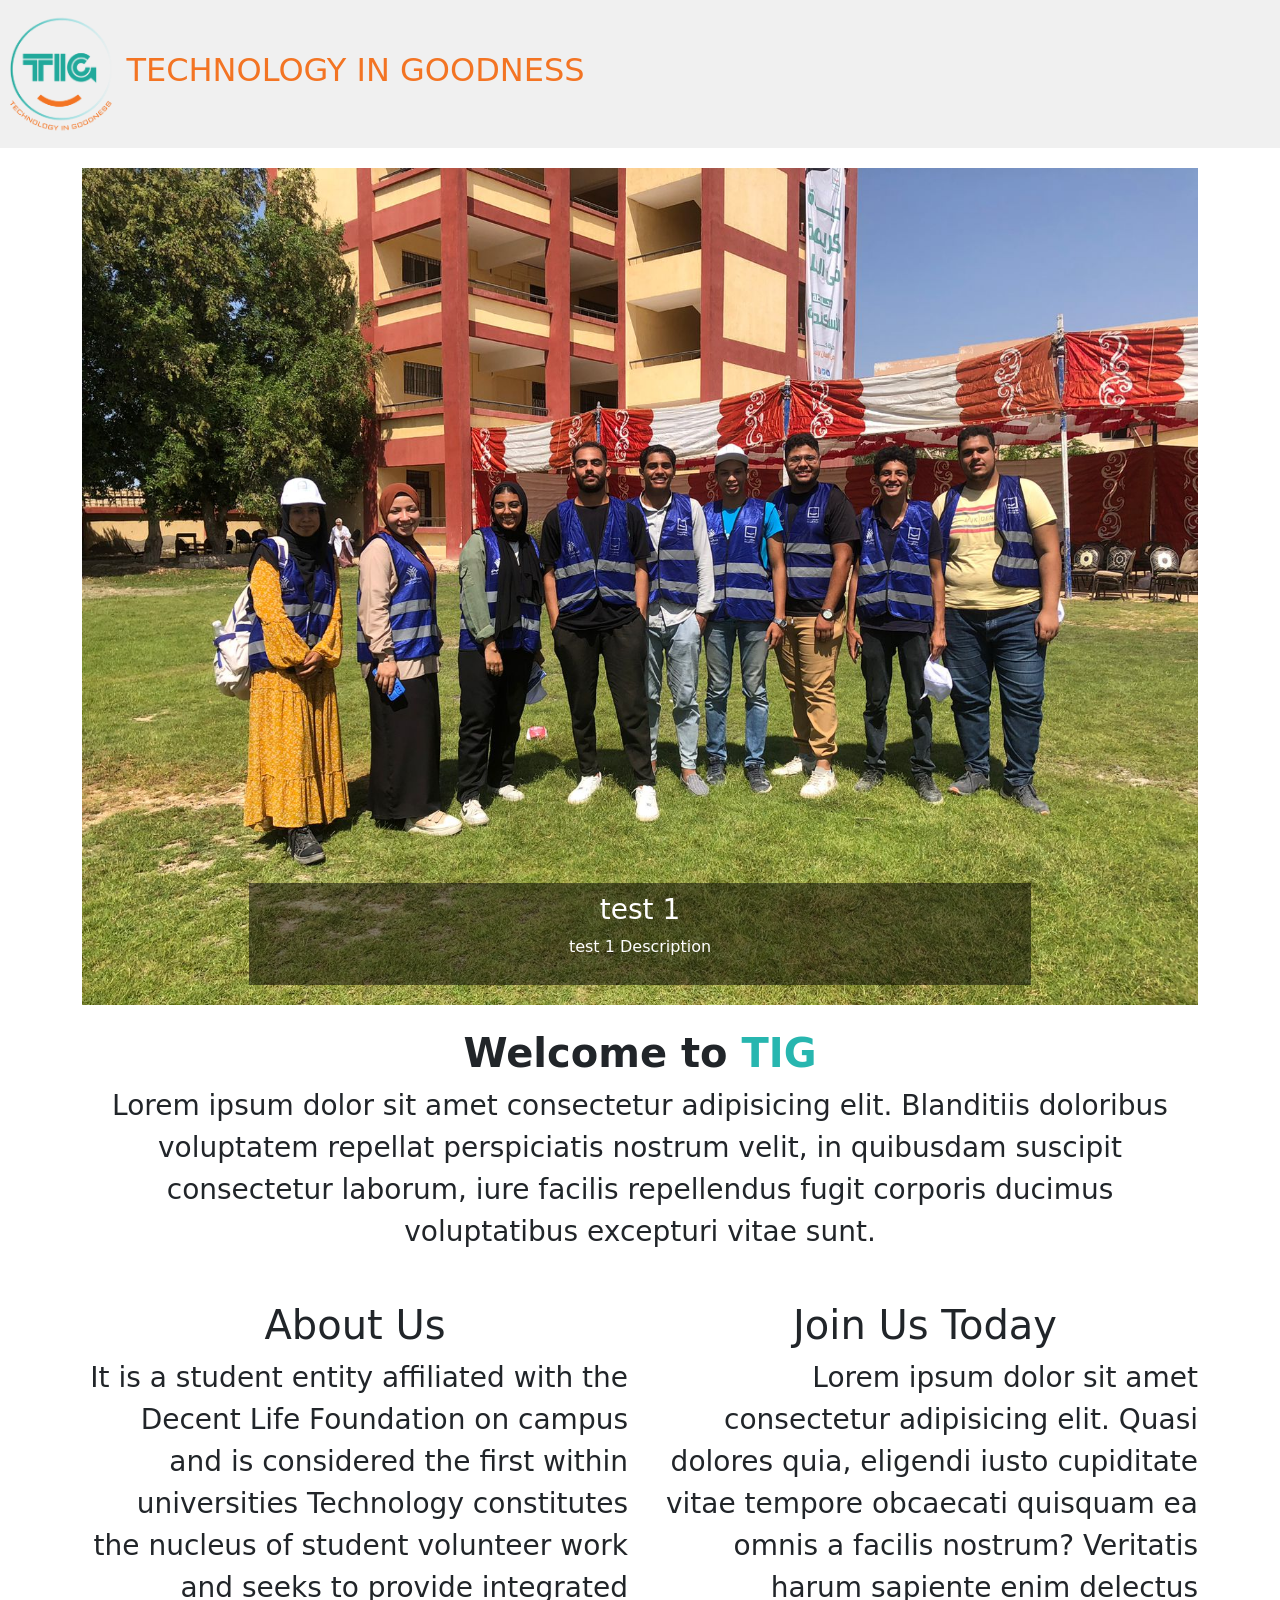
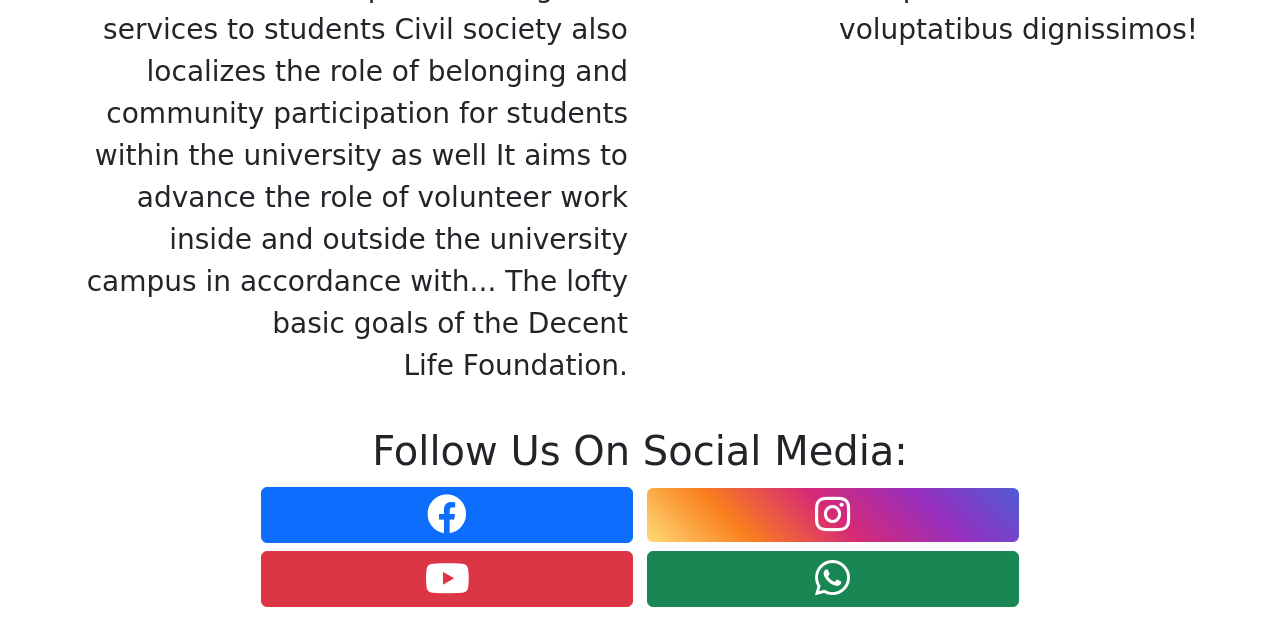
==== commit 7beadbb9: "Add files via upload" ====
--- a/index.html
+++ b/index.html
@@ -3,111 +3,80 @@
 
 <head>
     <title>tig</title>
-    <!-- Required meta tags -->
     <meta charset="utf-8">
     <meta name="viewport" content="width=device-width, initial-scale=1, shrink-to-fit=no">
-
-    <!-- Bootstrap CSS v5.2.1 -->
-    <link href="https://cdn.jsdelivr.net/npm/bootstrap@5.2.1/dist/css/bootstrap.min.css" rel="stylesheet"
-        integrity="sha384-iYQeCzEYFbKjA/T2uDLTpkwGzCiq6soy8tYaI1GyVh/UjpbCx/TYkiZhlZB6+fzT" crossorigin="anonymous">
+    <link href="https://cdn.jsdelivr.net/npm/bootstrap@5.2.1/dist/css/bootstrap.min.css" rel="stylesheet" integrity="sha384-iYQeCzEYFbKjA/T2uDLTpkwGzCiq6soy8tYaI1GyVh/UjpbCx/TYkiZhlZB6+fzT" crossorigin="anonymous">
     <link rel="stylesheet" href="https://cdnjs.cloudflare.com/ajax/libs/font-awesome/5.15.4/css/all.min.css">
-
-    <style>
-        .navbar {
-            background-color: #7474741c !important;
-        }
-
-        .jumbotron::after {
-            content: "";
-            background-color: rgba(255, 255, 255, 0.6);
-            position: absolute;
-            top: 100px;
-            left: 0;
-            right: 0;
-            height: 110%;
-        }
-
-        .jumbotron h1,
-        .jumbotron p,
-        .container,
-        .navbar {
-            position: relative;
-            z-index: 1;
-        }
-
-        #instagram {
-            background: linear-gradient(45deg, #feda75, #fa7e1e, #d62976, #962fbf, #4f5bd5) !important;
-            color: white;
-            border: none;
-            outline: none;
-        }
-
-        /* Add custom styles for carousel images */
-        .carousel-item {
-            max-height: 400px; /* Adjust the height as needed */
-        }
-
-        /* Add custom styles for carousel captions */
-        .carousel-caption {
-            background-color: rgba(0, 0, 0, 0.5);
-            padding: 10px;
-            color: white;
-        }
-        .text-success {
-    color: green; /* Change to the green color you desire */
-}
-
-    </style>
+    <link rel="stylesheet" href="styles.css">
 </head>
 
 <body>
     <header style="min-height: fit-content;">
         <nav class="navbar navbar-expand-lg bg-light">
-            <div>
-                <a class="navbar-brand d-flex align-items-center text-start" href="#">
-                    <img src="img/tig.png" style="width: 80px; height: 80px;" alt="IT Club Logo">
-                    <h1 class="fs-1">tig</h1>
+            <div st>
+                <a class="navbar-brand d-flex align-items-center text-start">
+                    <img class="logo" src="img/tig.webp" alt="TIG Logo">
+                    <h2 class="fs-1 TECHNOLOGY-IN-GOODNESS">TECHNOLOGY IN GOODNESS</h2>
                 </a>
             </div>
         </nav>
     </header>
 
-    <div class="jumbotron bg-opacity-10 text-center ">
+    <div class="jumbotron bg-opacity-10 text-center " style="padding-top: 20px;">
         <div class="container">
-            <!-- Carousel -->
             <div id="photoCarousel" class="carousel slide" data-bs-ride="carousel">
                 <div class="carousel-inner">
-                    <!-- Slide 1 -->
                     <div class="carousel-item active">
-                        <img src="img/slide1.jpg" class="d-block w-100" alt="Slide 1">
+                        <div class="carousel-img-container">
+                            <img src="img/slide-1.jpg" class="d-block" alt="Slide 1">
+                        </div>
                         <div class="carousel-caption">
                             <h3>test 1</h3>
                             <p>test 1 Description</p>
                         </div>
                     </div>
-                    <!-- Slide 2 -->
                     <div class="carousel-item">
-                        <img src="img/slide2.jpg" class="d-block w-100" alt="Slide 2">
+                        <div class="carousel-img-container">
+                            <img src="img/slide-2.jpg" class="d-block" alt="Slide 2">
+                        </div>
                         <div class="carousel-caption">
                             <h3>test 2</h3>
                             <p>test 2 Description</p>
                         </div>
                     </div>
-                    <!-- Slide 3 -->
                     <div class="carousel-item">
-                        <img src="img/slide3.jpg" class="d-block w-100" alt="Slide 3">
+                        <div class="carousel-img-container">
+                            <img src="img/slide-3.jpg" class="d-block" alt="Slide 3">
+                        </div>
                         <div class="carousel-caption">
                             <h3>test 3</h3>
                             <p>test 3 Description</p>
                         </div>
                     </div>
+                    <div class="carousel-item">
+                        <div class="carousel-img-container">
+                            <img src="img/slide-4.jpg" class="d-block" alt="Slide 4">
+                        </div>
+                        <div class="carousel-caption">
+                            <h3>test 4</h3>
+                            <p>test 4 Description</p>
+                        </div>
+                    </div>
+                    <div class="carousel-item">
+                        <div class="carousel-img-container">
+                            <img src="img/slide-5.jpg" class="d-block" alt="Slide 5">
+                        </div>
+                        <div class="carousel-caption">
+                            <h3>test 5</h3>
+                            <p>test 5 Description</p>
+                        </div>
+                    </div>
                 </div>
             </div>
-            <!-- End Carousel -->
-
-            <h1 class="display-4 fs-1 fw-bold mt-4 ">Welcome to <span class="text-success">TIG</span></h1>
+            <h1 class="display-4 fs-1 fw-bold mt-4 ">Welcome to <span class="text-TIG">TIG</span></h1>
             <p class="lead fw-normal fs-3">
-Lorem ipsum dolor sit amet consectetur adipisicing elit. Blanditiis doloribus voluptatem repellat perspiciatis nostrum velit, in quibusdam suscipit consectetur laborum, iure facilis repellendus fugit corporis ducimus voluptatibus excepturi vitae sunt.            </p>
+                Lorem ipsum dolor sit amet consectetur adipisicing elit. Blanditiis doloribus voluptatem repellat perspiciatis nostrum velit, in quibusdam suscipit consectetur laborum, iure facilis repellendus fugit corporis ducimus voluptatibus excepturi vitae sunt.
+            </p>
         </div>
     </div>
 
@@ -116,12 +85,15 @@
             <div class="col-lg-6">
                 <h2 class="fs-1 text-center ">About Us</h2>
                 <p class="fs-3 fw-normal text-center text-sm-end ">
-Lorem ipsum dolor sit, amet consectetur adipisicing elit. Velit, laudantium consequatur odio sequi assumenda eligendi illum praesentium dignissimos molestias sit quia nemo exercitationem omnis optio quos? Praesentium maiores quam beatae!                </p>
+                    It is a student entity affiliated with the Decent Life Foundation on campus and is considered the first within universities Technology constitutes the nucleus of student volunteer work and seeks to provide integrated services to students Civil society
+                    also localizes the role of belonging and community participation for students within the university as well It aims to advance the role of volunteer work inside and outside the university campus in accordance with... The lofty basic
+                    goals of the Decent Life Foundation. </p>
             </div>
             <div class="col-lg-6">
                 <h2 class="fs-1 text-center ">Join Us Today</h2>
                 <p class="fs-3 fw-normal text-center text-sm-end ">
-Lorem ipsum dolor sit amet consectetur adipisicing elit. Quasi dolores quia, eligendi iusto cupiditate vitae tempore obcaecati quisquam ea omnis a facilis nostrum? Veritatis harum sapiente enim delectus voluptatibus dignissimos!                </p>
+                    Lorem ipsum dolor sit amet consectetur adipisicing elit. Quasi dolores quia, eligendi iusto cupiditate vitae tempore obcaecati quisquam ea omnis a facilis nostrum? Veritatis harum sapiente enim delectus voluptatibus dignissimos!
+                </p>
             </div>
         </div>
     </div>
@@ -129,34 +101,26 @@
     <div class="container mt-4 mb-4 text-center text-capitalize ">
         <h3 class="fs-1">Follow Us on Social Media:</h3>
         <div class="social-icons raw">
-            <a href="#"
-                class="btn btn-primary col-7 col-lg-4 m-1 my-link "><i class="fab fa-facebook fs-1"></i></a>
-            <a href="#"
-                class="btn col-7 col-lg-4 m-1 my-link " id="instagram"><i class="fab fa-instagram fs-1"></i></a>
-            <a href="#"
-                class="btn btn-danger col-7 col-lg-4 m-1 my-link "><i
+            <a href="https://www.facebook.com/profile.php?id=61551634116772&mibextid=LQQJ4d" class="btn btn-primary col-7 col-lg-4 m-1 my-link "><i class="fab fa-facebook fs-1"></i></a>
+            <a href="https://www.instagram.com/tig20.23" class="btn col-7 col-lg-4 m-1 my-link " id="instagram"><i
+                    class="fab fa-instagram fs-1"></i></a>
+            <a href="https://www.youtube.com/channel/UC-aRk__UWpNmDcUiC-LHR4w" class="btn btn-danger col-7 col-lg-4 m-1 my-link "><i
                     class="fab fa-youtube text-white fs-1"></i></a>
-            <a href="#"
-                class="btn btn-success col-7 col-lg-4  m-1 my-link "><i
+            <a href="#" class="btn btn-success col-7 col-lg-4  m-1 my-link "><i
                     class="fab fa-whatsapp text-white fs-1"></i></a>
         </div>
     </div>
 
-    <!-- Bootstrap JavaScript Libraries -->
-    <script src="https://cdn.jsdelivr.net/npm/@popperjs/core@2.11.6/dist/umd/popper.min.js"
-        integrity="sha384-oBqDVmMz9ATKxIep9tiCxS/Z9fNfEXiDAYTujMAeBAsjFuCZSmKbSSUnQlmh/jp3" crossorigin="anonymous">
+    <script src="https://cdn.jsdelivr.net/npm/@popperjs/core@2.11.6/dist/umd/popper.min.js" integrity="sha384-oBqDVmMz9ATKxIep9tiCxS/Z9fNfEXiDAYTujMAeBAsjFuCZSmKbSSUnQlmh/jp3" crossorigin="anonymous">
     </script>
 
-    <script src="https://cdn.jsdelivr.net/npm/bootstrap@5.2.1/dist/js/bootstrap.min.js"
-        integrity="sha384-7VPbUDkoPSGFnVtYi0QogXtr74QeVeeIs99Qfg5YCF+TidwNdjvaKZX19NZ/e6oz" crossorigin="anonymous">
+    <script src="https://cdn.jsdelivr.net/npm/bootstrap@5.2.1/dist/js/bootstrap.min.js" integrity="sha384-7VPbUDkoPSGFnVtYi0QogXtr74QeVeeIs99Qfg5YCF+TidwNdjvaKZX19NZ/e6oz" crossorigin="anonymous">
     </script>
 
-    <!-- Initialize the Carousel -->
     <script>
-        // Activate the carousel with a 5-second interval
-        document.addEventListener('DOMContentLoaded', function () {
+        document.addEventListener('DOMContentLoaded', function() {
             var carousel = new bootstrap.Carousel(document.querySelector('#photoCarousel'), {
-                interval: 5000 // 5 seconds
+                interval: 3000
             });
         });
     </script>
--- a/styles.css
+++ b/styles.css
@@ -0,0 +1,102 @@
+.navbar {
+    background-color: #7474741c !important;
+}
+
+.jumbotron::after {
+    content: "";
+    background-color: rgba(255, 255, 255, 0.6);
+    position: absolute;
+    top: 100px;
+    left: 0;
+    right: 0;
+    height: 110%;
+}
+
+.jumbotron h1,
+.jumbotron p,
+.container,
+.navbar {
+    position: relative;
+    z-index: 1;
+}
+
+#instagram {
+    background: linear-gradient(45deg, #feda75, #fa7e1e, #d62976, #962fbf, #4f5bd5) !important;
+    color: white;
+    border: none;
+    outline: none;
+}
+
+.carousel-item {
+    max-height: 853px;
+}
+
+.logo {
+    width: 10%;
+    height: auto;
+}
+
+.text-TIG {
+    color: #27B6AF;
+}
+
+.TECHNOLOGY-IN-GOODNESS {
+    color: #F37423;
+    font-size: 2rem !important;
+}
+
+
+/* Adjust the height for medium screens */
+
+@media (max-width: 992px) {
+    .carousel-item {
+        max-height: 400px;
+    }
+    .logo {
+        width: 15%;
+        height: auto;
+    }
+    .TECHNOLOGY-IN-GOODNESS {
+        font-size: 2rem !important;
+    }
+}
+
+
+/* Adjust the height for smaller screens */
+
+@media (max-width: 768px) {
+    .carousel-item {
+        max-height: 200px;
+    }
+    .logo {
+        width: 20%;
+        height: auto;
+    }
+    .TECHNOLOGY-IN-GOODNESS {
+        font-size: 1rem !important;
+    }
+}
+
+.carousel-img-container {
+    display: flex;
+    justify-content: center;
+    align-items: center;
+    overflow: hidden;
+}
+
+.carousel-img-container img {
+    object-fit: cover;
+    max-height: 100%;
+    width: 100%;
+    height: auto;
+}
+
+.carousel-caption {
+    background-color: rgba(0, 0, 0, 0.5);
+    padding: 10px;
+    color: white;
+}
+
+.text-success {
+    color: green;
+}
